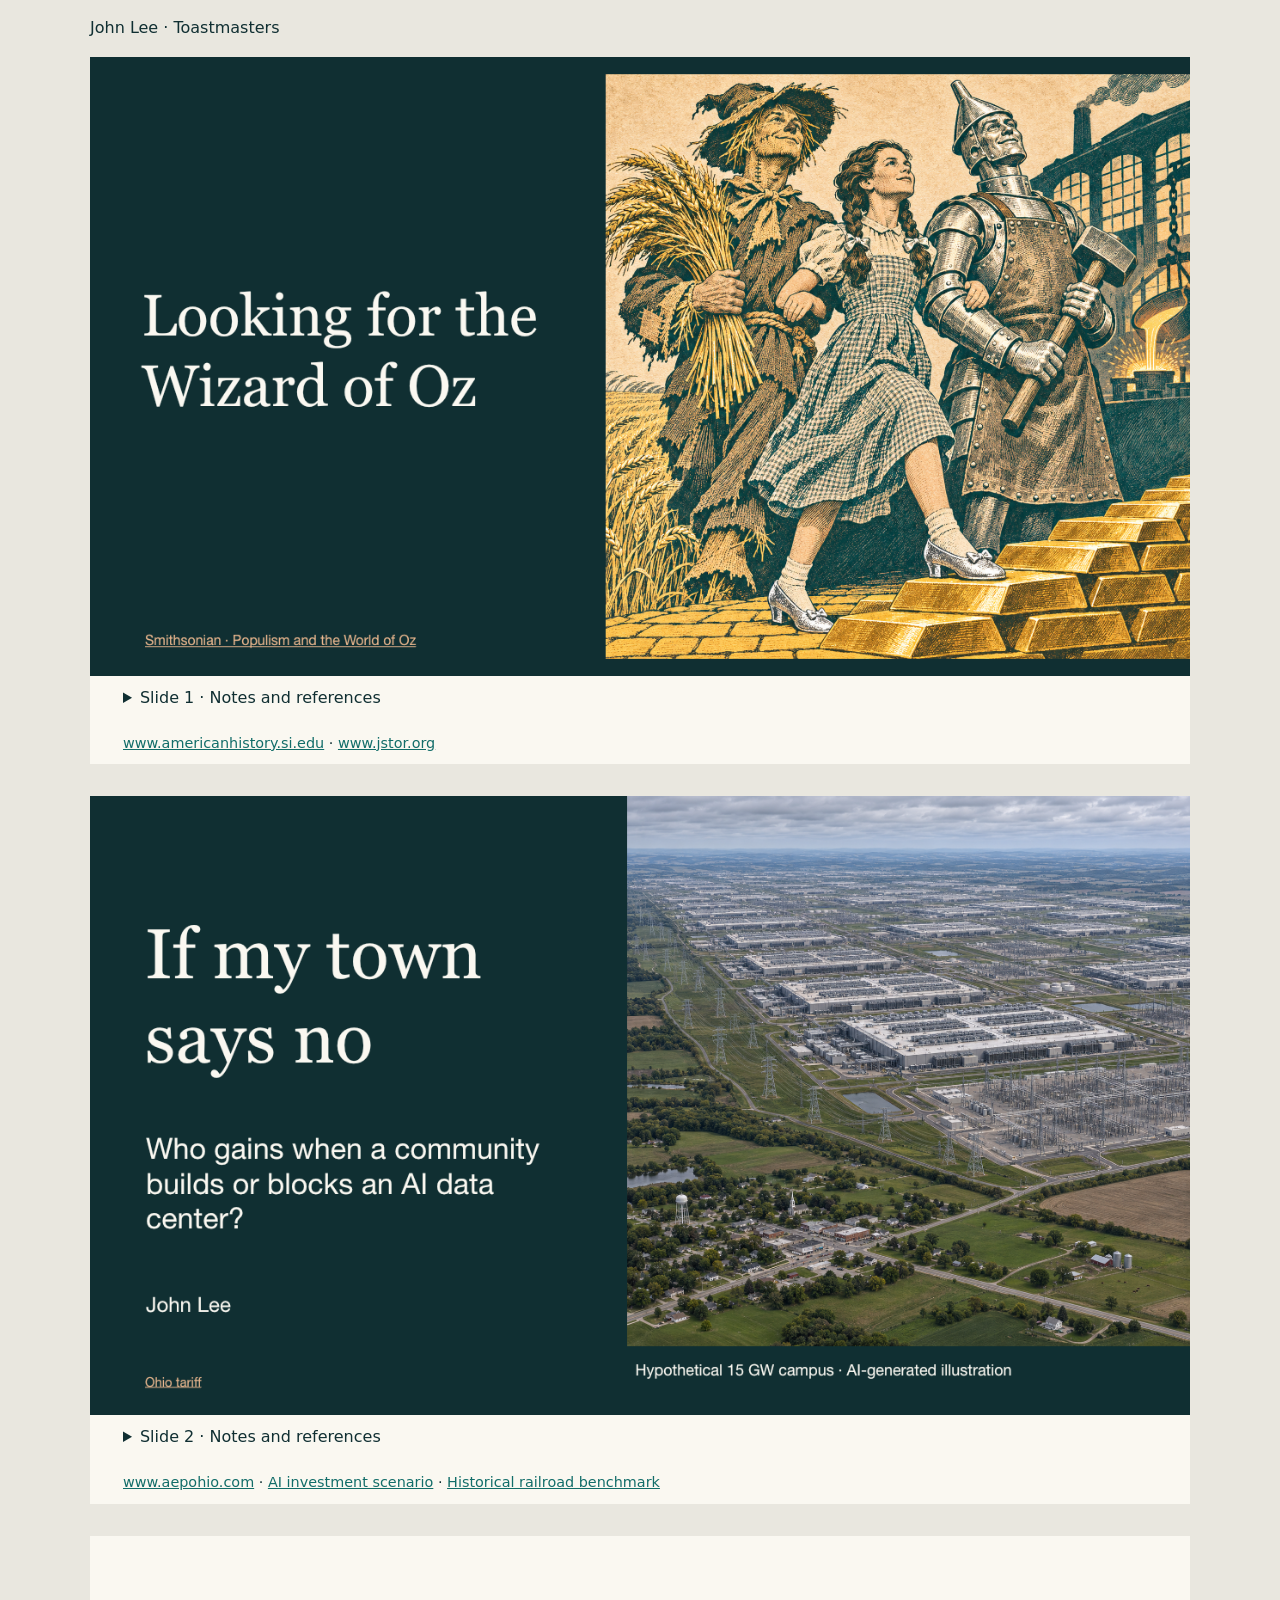
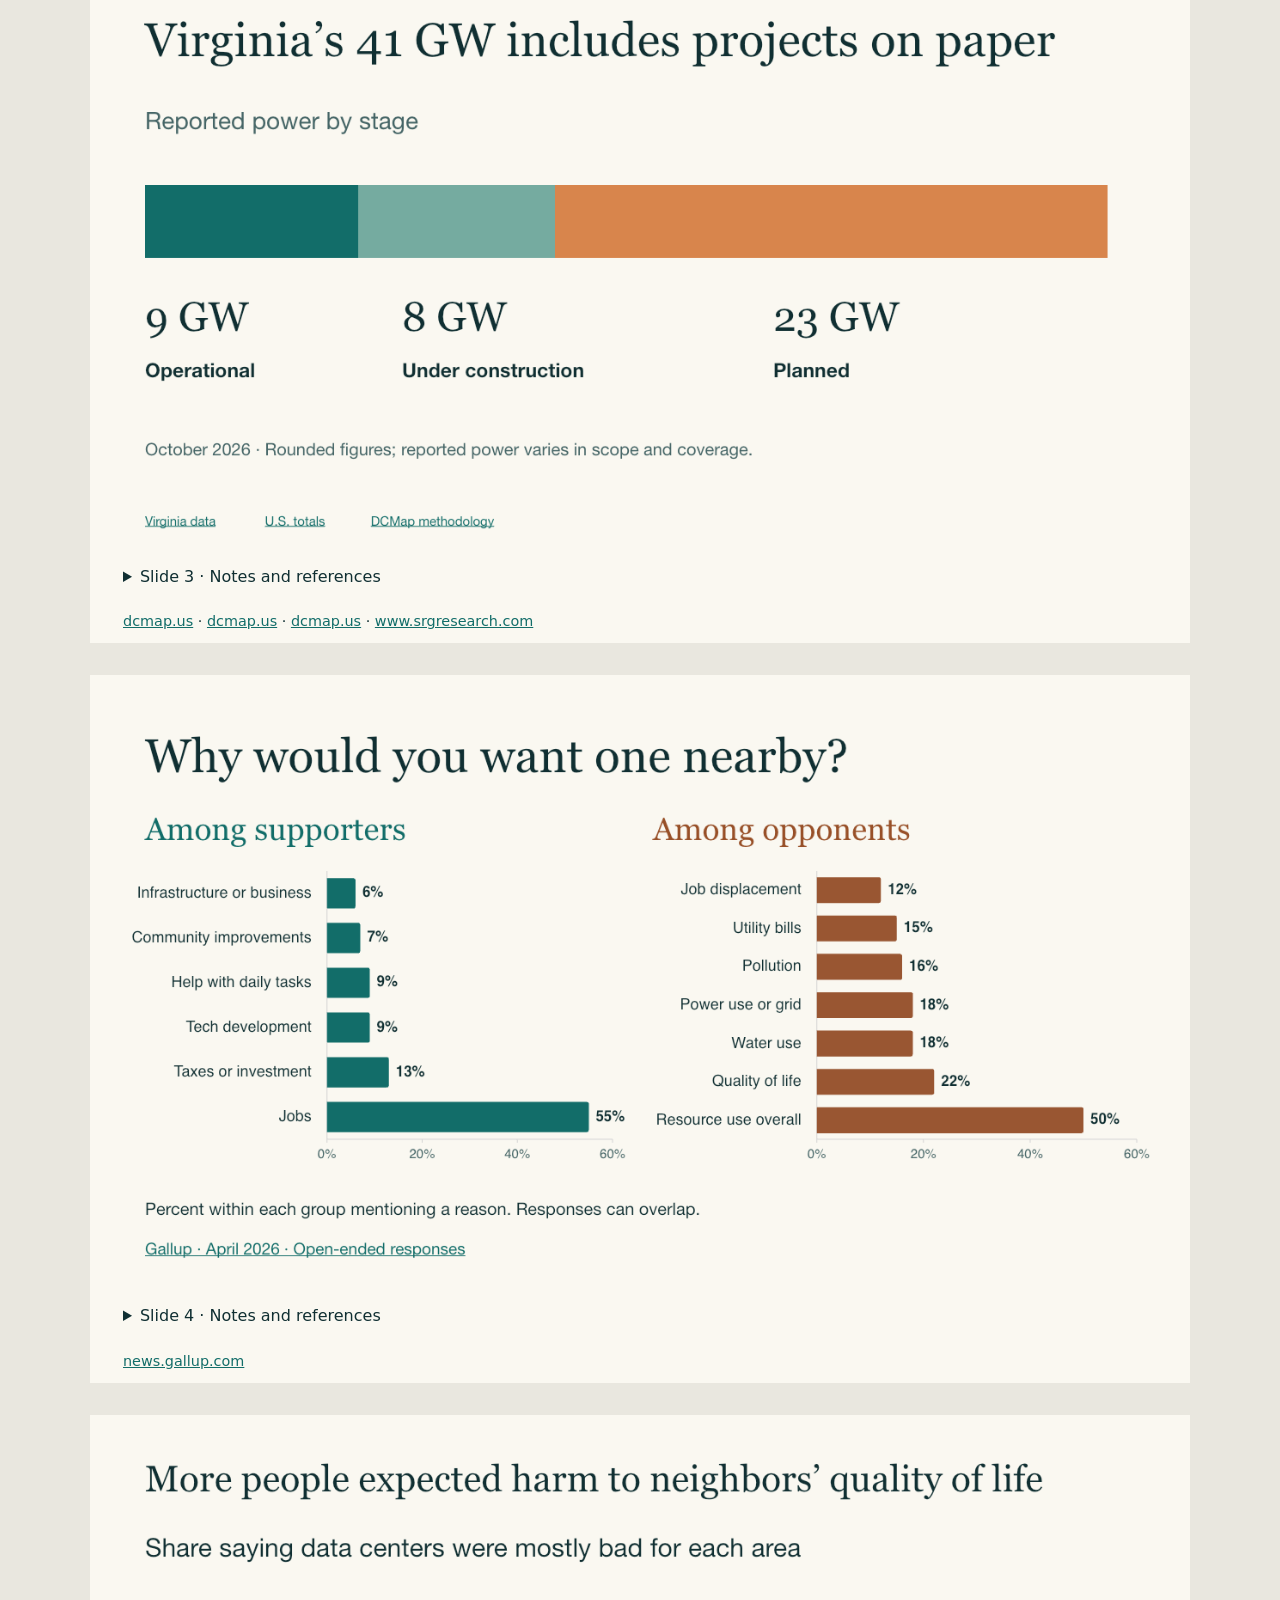
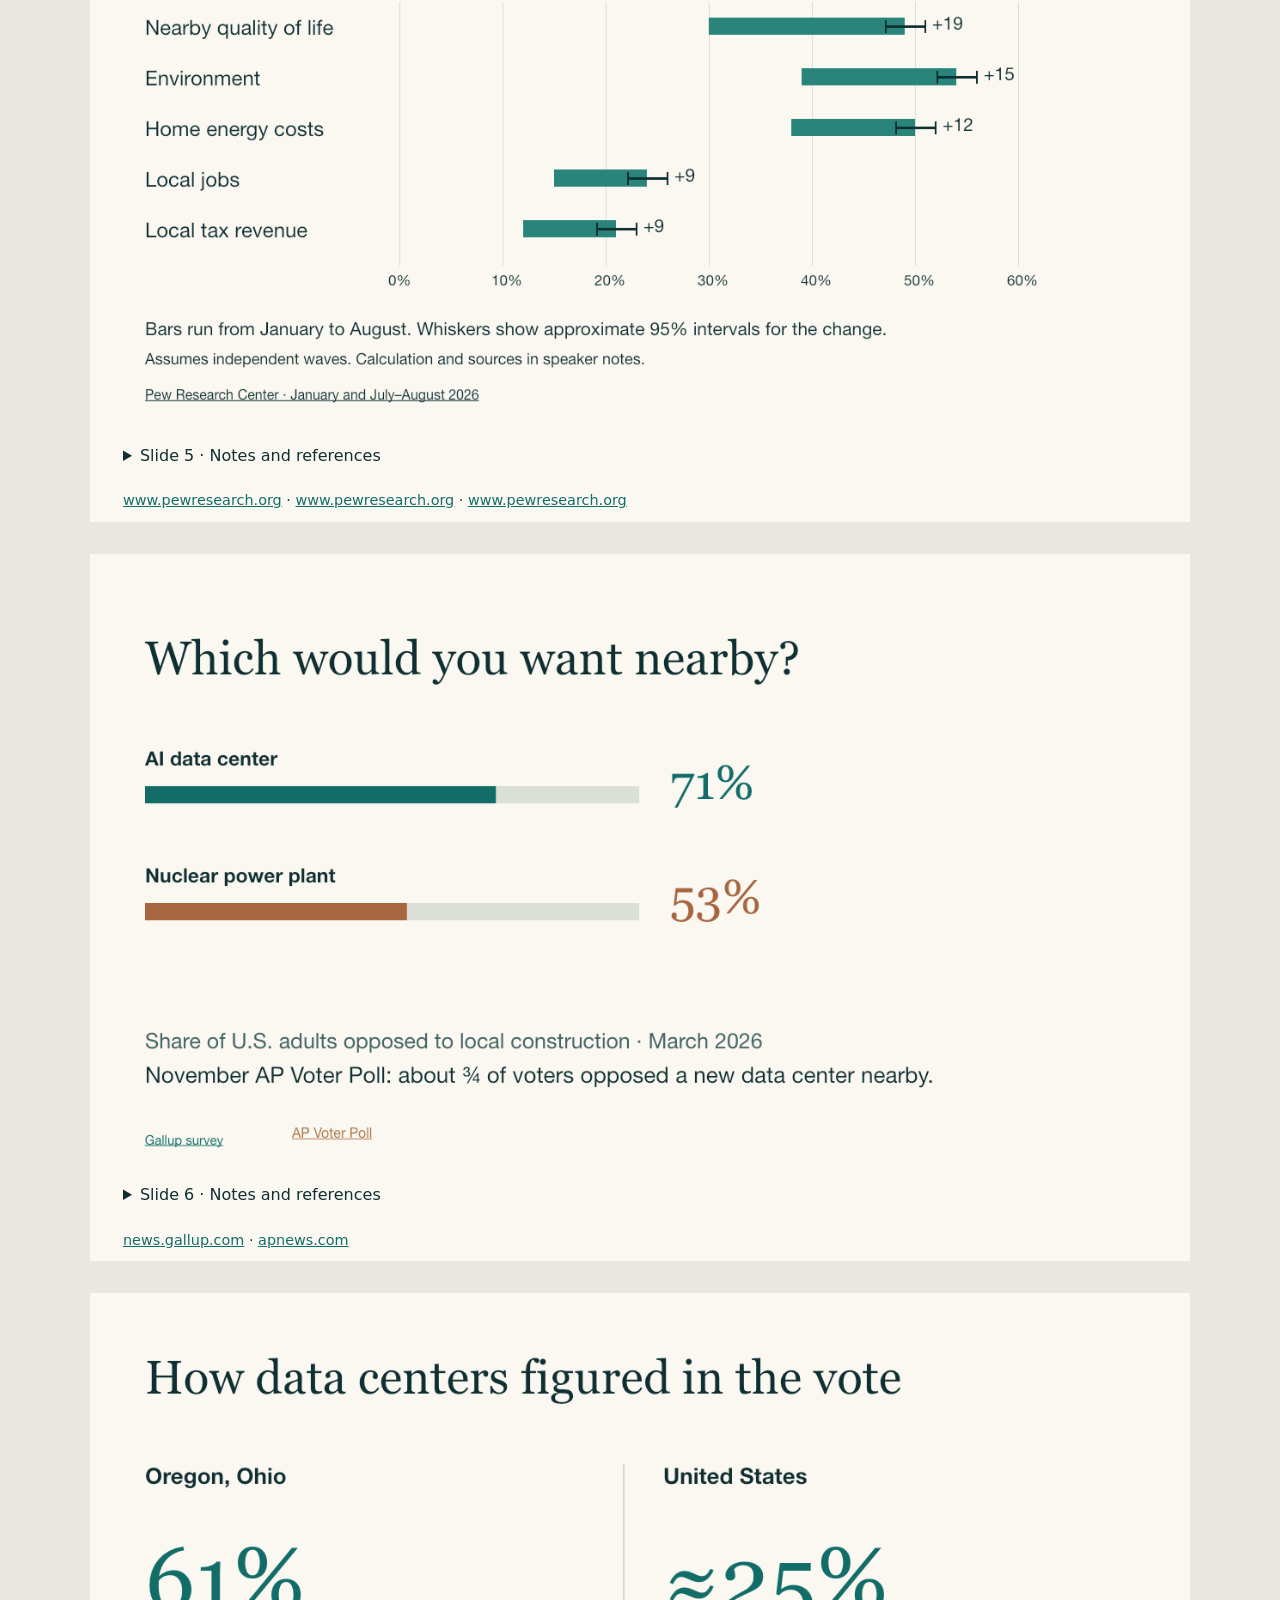
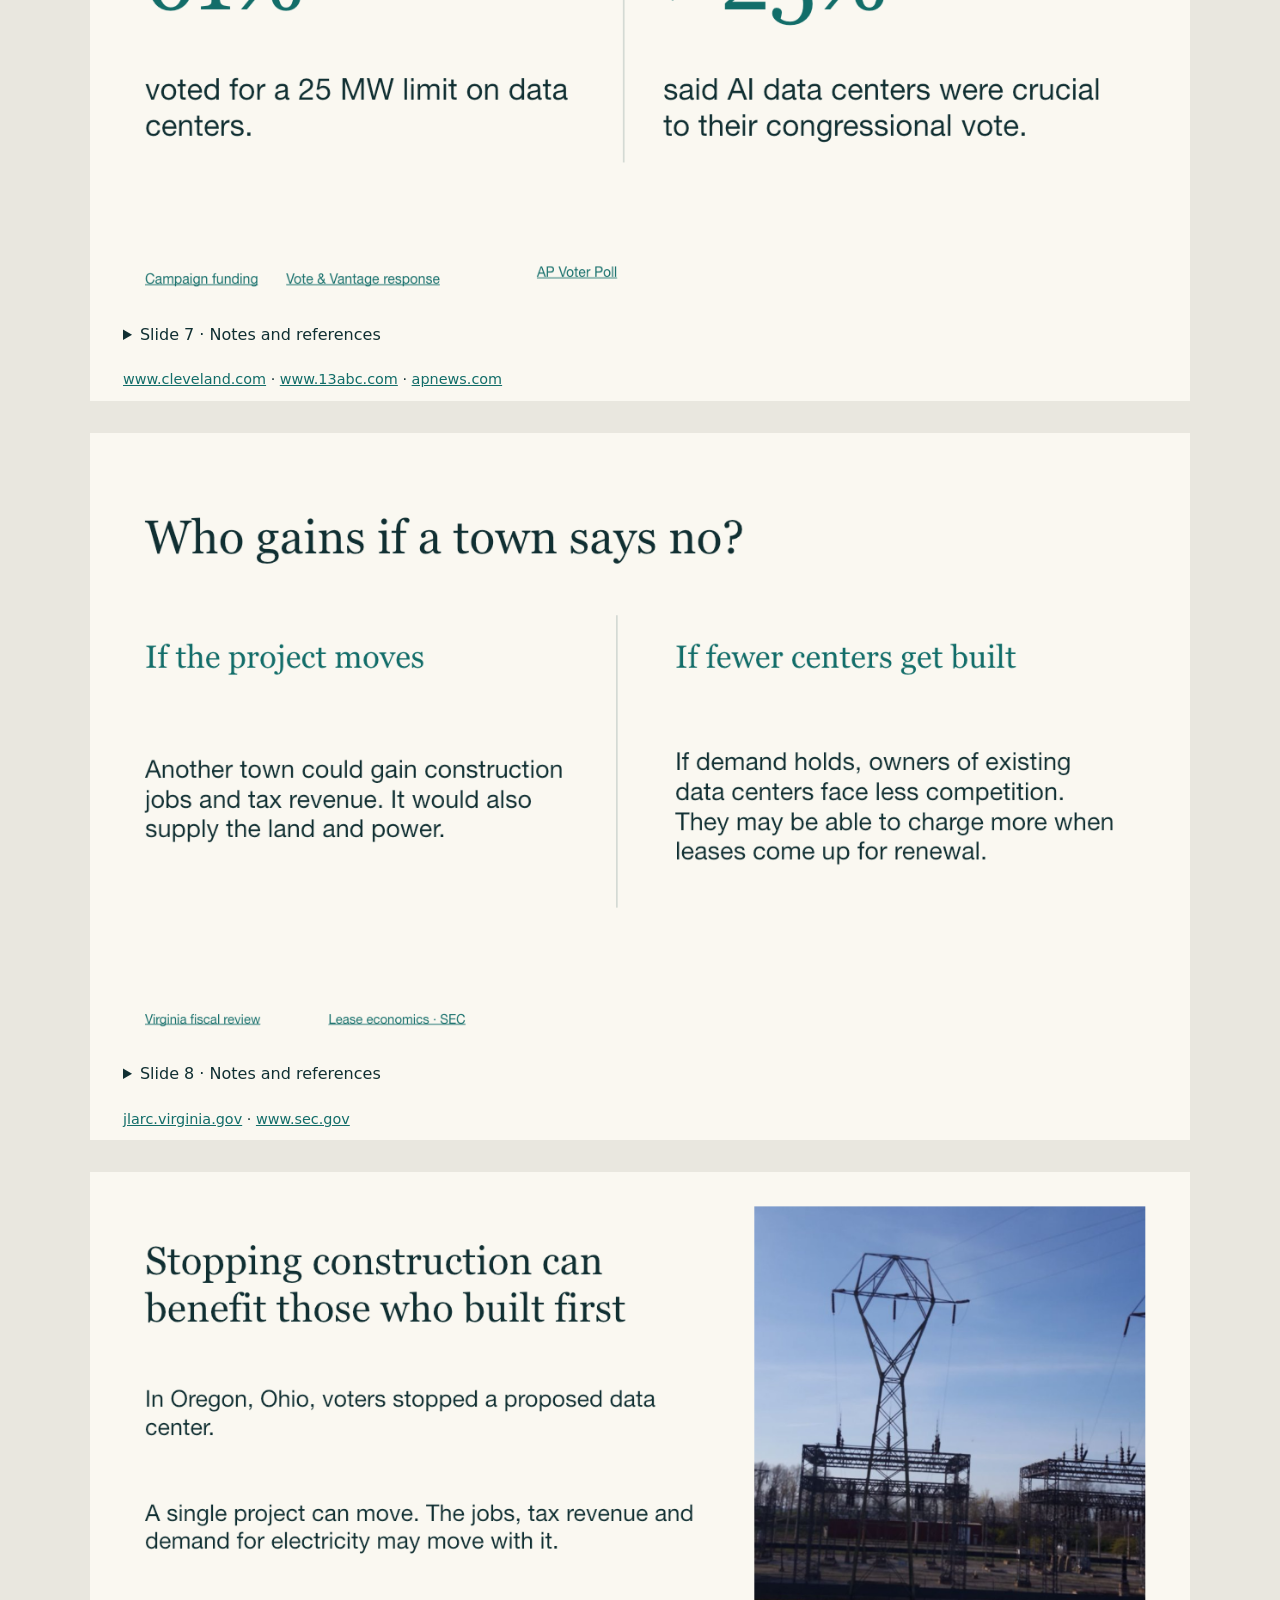
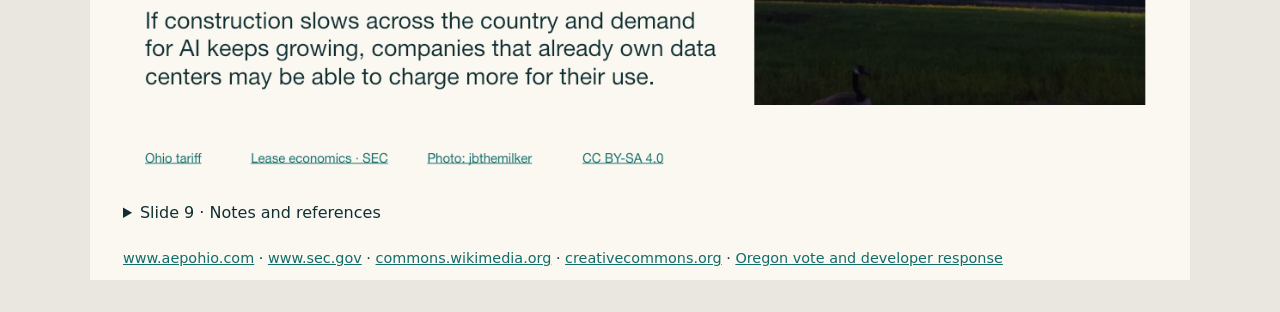
==== docs/index.html @ acd38a72 "feat: publish the illustrated speech with notes and sources Co-Authored-By: Codex Desktop 26.1103.60" ====
<!doctype html><html lang="en"><meta charset="utf-8"><meta name="viewport" content="width=device-width,initial-scale=1"><title>Looking for the Wizard of Oz · John Lee</title><style>*{box-sizing:border-box}body{margin:0;background:#e9e7df;color:#102f32;font:1rem/1.55 system-ui}header,main{max-width:1100px;margin:auto}header{padding:1em 0}article{background:#faf8f1;margin:0 0 2rem}img{width:100%;display:block}details,footer{padding:.65rem 3%}summary{cursor:pointer}footer{font-size:.9rem}.notes{white-space:pre-line;overflow-wrap:anywhere;max-width:84ch;padding:1em 0}a{color:#126d69}@media print{article{break-after:page;margin:0}header,details,footer{display:none}}</style><header>John Lee · Toastmasters</header><main><article id="slide-1"><img src="slides/slide-1.png" alt="Looking for the
Wizard of Oz Smithsonian · Populism and the World of Oz The Scarecrow holds harvested wheat, the Tin Woodman carries a factory hammer, and Dorothy walks in silver shoes on gold bars."><details><summary>Slide 1 · Notes and references</summary><div class="notes">Henry Littlefield’s 1964 interpretation connects Dorothy’s silver shoes and the yellow brick road to the Populist campaign for silver coinage. Falling wheat prices meant a farmer had to sell more wheat to repay a fixed debt. Populists hoped expanding the money supply would lift prices. Farmers and creditors therefore had different interests in the same monetary policy.

The illustration depicts Littlefield’s reading. The parallel for data centers is the distribution of costs and benefits among people affected by the same decision.

Sources and credits
<a href="https://www.americanhistory.si.edu/explore/stories/populism-and-world-oz">https://www.americanhistory.si.edu/explore/stories/populism-and-world-oz</a>
<a href="https://www.jstor.org/stable/2710826">https://www.jstor.org/stable/2710826</a></div></details><footer><a href="https://www.americanhistory.si.edu/explore/stories/populism-and-world-oz">www.americanhistory.si.edu</a> · <a href="https://www.jstor.org/stable/2710826">www.jstor.org</a></footer></article><article id="slide-2"><img src="slides/slide-2.png" alt="If my town
says no Who gains when a community builds or blocks an AI data center? John Lee Ohio tariff Hypothetical 15 GW campus · AI-generated illustration Concept rendering of a hypothetical 15 GW data center campus beside a town, with rows of data halls, substations and transmission lines."><details><summary>Slide 2 · Notes and references</summary><div class="notes">Railroad construction averaged about 2.4% of U.S. GDP per year from 1865 to 1890. Stijn Van Nieuwerburgh estimates that if U.S. AI infrastructure reaches 188 GW by 2032, investment would average 3.2% of GDP per year over 2025–2032, about one-third more relative to the size of the economy. The paper estimates nearly $9 trillion for that nationwide scenario. The illustration depicts one hypothetical campus. The comparison concerns the size of the investment and does not predict its financial outcome.

A utility may need to build transmission lines or substations for a proposed campus. If the customer uses less power than it reserved, the tariff helps determine who pays for the unused capacity. AEP Ohio’s data center tariff requires covered customers to pay for a minimum share of their contracted capacity. The image illustrates a hypothetical 15 GW campus.

Sources and credits
<a href="https://www.aepohio.com/company/about/rates/data-center-tariff/">https://www.aepohio.com/company/about/rates/data-center-tariff/</a>
AI investment scenario: <a href="https://www.nber.org/papers/w35865">https://www.nber.org/papers/w35865</a>
Historical railroad benchmark: <a href="https://business.columbia.edu/sites/default/files-efs/imce-uploads/svannieuwerburgh/papers/FinancingAIBuildout_03192026.pdf">https://business.columbia.edu/sites/default/files-efs/imce-uploads/svannieuwerburgh/papers/FinancingAIBuildout_03192026.pdf</a></div></details><footer><a href="https://www.aepohio.com/company/about/rates/data-center-tariff/">www.aepohio.com</a> · <a href="https://www.nber.org/papers/w35865">AI investment scenario</a> · <a href="https://business.columbia.edu/sites/default/files-efs/imce-uploads/svannieuwerburgh/papers/FinancingAIBuildout_03192026.pdf">Historical railroad benchmark</a></footer></article><article id="slide-3"><img src="slides/slide-3.png" alt="Virginia’s 41 GW includes projects on paper Reported power by stage 9 GW Operational 8 GW Under construction 23 GW Planned October 2026 · Rounded figures; reported power varies in scope and coverage. Virginia data U.S. totals DCMap methodology"><details><summary>Slide 3 · Notes and references</summary><div class="notes">By mid-2022, Virginia had more hyperscale data center capacity than all of Europe. Synergy compared the power available to IT equipment across 19 large cloud and internet service providers. Amazon, Microsoft and Google already operated infrastructure in Northern Virginia.

DCMap’s October 2026 Virginia inventory reports 9.0 GW at operating sites, 8.3 GW under construction and 23.3 GW planned. The rounded 41 GW total includes proposals whose completion is uncertain. The figures describe reported capacity rather than metered electricity consumption. Published figures vary in scope, and some sites lack power data.

Synergy and DCMap cover different facilities and use different power measures. Their figures establish Virginia’s importance before the generative AI boom and the scale of its current infrastructure. They do not establish how much of the 9 GW existed in 2022 or how much was subsequently built for AI.

Sources and credits
<a href="https://dcmap.us/states/virginia/">https://dcmap.us/states/virginia/</a>
<a href="https://dcmap.us/stats/">https://dcmap.us/stats/</a>
<a href="https://dcmap.us/methodology/">https://dcmap.us/methodology/</a>
<a href="https://www.srgresearch.com/articles/virginia-still-has-more-hyperscale-data-center-capacity-than-either-europe-or-china">https://www.srgresearch.com/articles/virginia-still-has-more-hyperscale-data-center-capacity-than-either-europe-or-china</a></div></details><footer><a href="https://dcmap.us/states/virginia/">dcmap.us</a> · <a href="https://dcmap.us/stats/">dcmap.us</a> · <a href="https://dcmap.us/methodology/">dcmap.us</a> · <a href="https://www.srgresearch.com/articles/virginia-still-has-more-hyperscale-data-center-capacity-than-either-europe-or-china">www.srgresearch.com</a></footer></article><article id="slide-4"><img src="slides/slide-4.png" alt="Why would you want one nearby? Among supporters Among opponents Gallup · April 2026 · Open-ended responses Percent within each group mentioning a reason. Responses can overlap."><details><summary>Slide 4 · Notes and references</summary><div class="notes">Gallup’s April 2026 panel asked people to explain in their own words why they favored or opposed a local data center. Among supporters, 55% mentioned jobs and 13% mentioned tax revenue or investment. Among opponents, 50% cited resource use, including 18% who mentioned water and 18% who mentioned power. Noise accounted for 9% of opponents’ responses and falls within the broader pollution category.

Each percentage uses supporters or opponents as its denominator. A respondent could mention several reasons. The April follow-up was separate from the March survey that measured overall support.

Sources and credits
<a href="https://news.gallup.com/poll/709772/americans-oppose-data-centers-area.aspx">https://news.gallup.com/poll/709772/americans-oppose-data-centers-area.aspx</a></div></details><footer><a href="https://news.gallup.com/poll/709772/americans-oppose-data-centers-area.aspx">news.gallup.com</a></footer></article><article id="slide-5"><img src="slides/slide-5.png" alt="More people expected harm to neighbors’ quality of life Share saying data centers were mostly bad for each area 0% 10% 20% 30% 40% 50% 60% Nearby quality of life +19 Environment +15 Home energy costs +12 Local jobs +9 Local tax revenue +9 Bars run from January to August. Whiskers show approximate 95% intervals for the change. Assumes independent waves. Calculation and sources in speaker notes. Pew Research Center · January and July–August 2026"><details><summary>Slide 5 · Notes and references</summary><div class="notes">Pew asked U.S. adults how data centers affect five aspects of local life. From January to August, the share answering “mostly bad” rose from 30% to 49% for nearby residents’ quality of life, 39% to 54% for the environment, 38% to 50% for home energy costs, 15% to 24% for local jobs and 12% to 21% for local tax revenue. Among rural adults, the corresponding shares rose from 28% to 45% for quality of life, 32% to 50% for the environment and 32% to 46% for energy costs. The share of all adults who had never heard of data centers fell from 25% to 12%. These group-level changes do not identify which individuals changed their views.

Pew reports full-sample 95% margins of ±1.4 percentage points in January (n = 8,512) and ±1.3 in July–August (n = 10,548). Assuming independent waves, SE(change) = √[(1.4/1.96)² + (1.3/1.96)²] ≈ 0.975 points. The approximate 95% half-width is 1.96 × SE ≈ 1.91 points. The intervals for the increases are 17.1–20.9 points for quality of life, 13.1–16.9 for the environment, 10.1–13.9 for energy costs and 7.1–10.9 for both jobs and tax revenue. Each whisker shows uncertainty in the change, positioned at its August endpoint on the absolute percentage axis. These calculations use rounded survey-wide margins. Panel overlap and item-specific design effects could alter the intervals.

Sources and credits
<a href="https://www.pewresearch.org/short-reads/2026/09/22/americans-views-of-data-centers-have-turned-more-negative/">https://www.pewresearch.org/short-reads/2026/09/22/americans-views-of-data-centers-have-turned-more-negative/</a>
<a href="https://www.pewresearch.org/wp-content/uploads/sites/20/2026/03/SR_26.03.12_data-centers_topline.pdf">https://www.pewresearch.org/wp-content/uploads/sites/20/2026/03/SR_26.03.12_data-centers_topline.pdf</a>
<a href="https://www.pewresearch.org/wp-content/uploads/sites/20/2026/09/SR_26.09.22_data-centers_methodology.pdf">https://www.pewresearch.org/wp-content/uploads/sites/20/2026/09/SR_26.09.22_data-centers_methodology.pdf</a></div></details><footer><a href="https://www.pewresearch.org/short-reads/2026/09/22/americans-views-of-data-centers-have-turned-more-negative/">www.pewresearch.org</a> · <a href="https://www.pewresearch.org/wp-content/uploads/sites/20/2026/03/SR_26.03.12_data-centers_topline.pdf">www.pewresearch.org</a> · <a href="https://www.pewresearch.org/wp-content/uploads/sites/20/2026/09/SR_26.09.22_data-centers_methodology.pdf">www.pewresearch.org</a></footer></article><article id="slide-6"><img src="slides/slide-6.png" alt="Which would you want nearby? AI data center 71% Nuclear power plant 53% Share of U.S. adults opposed to local construction · March 2026 Gallup survey November AP Voter Poll: about ¾ of voters opposed a new data center nearby. AP Voter Poll"><details><summary>Slide 6 · Notes and references</summary><div class="notes">In March 2026, Gallup found that 71% of U.S. adults opposed building an AI data center locally and 53% opposed building a nuclear power plant locally. Respondents answered a separate question about each facility and could oppose both. The 18-point gap describes the difference between the two responses.

In November, about three quarters of U.S. voters in the AP Voter Poll opposed a new data center in their community. Gallup surveyed adults and AP surveyed voters, so the two percentages cannot establish a change over time.

Sources and credits
<a href="https://news.gallup.com/poll/709772/americans-oppose-data-centers-area.aspx">https://news.gallup.com/poll/709772/americans-oppose-data-centers-area.aspx</a>
<a href="https://apnews.com/article/63b33be8884d867d3ac831040d683a2c">https://apnews.com/article/63b33be8884d867d3ac831040d683a2c</a></div></details><footer><a href="https://news.gallup.com/poll/709772/americans-oppose-data-centers-area.aspx">news.gallup.com</a> · <a href="https://apnews.com/article/63b33be8884d867d3ac831040d683a2c">apnews.com</a></footer></article><article id="slide-7"><img src="slides/slide-7.png" alt="Campaign funding Vote &amp; Vantage response AP Voter Poll How data centers figured in the vote Oregon, Ohio 61% voted for a 25 MW limit on data centers. United States ≈25% said AI data centers were crucial to their congressional vote."><details><summary>Slide 7 · Notes and references</summary><div class="notes">In Oregon, Ohio, Jim and Laura Davis helped gather signatures to put a 25 MW data center cap on the ballot. About 61% voted for it. Vantage contributed $250,000 to an effort to defeat the cap. Four union groups contributed $85,000 to a separate committee on the same side. Two days after the vote, Vantage said the project would not proceed as proposed.

Nationally, about a quarter of voters told the AP Voter Poll that AI data centers were crucial to their congressional vote. That response measures the importance voters assigned to the issue. It does not identify which position or candidate they favored.

Sources and credits
<a href="https://www.cleveland.com/open/2026/11/ohio-voters-reject-data-centers-despite-hundreds-of-thousands-in-opposition-spending.html">https://www.cleveland.com/open/2026/11/ohio-voters-reject-data-centers-despite-hundreds-of-thousands-in-opposition-spending.html</a>
<a href="https://www.13abc.com/2026/11/05/vantage-data-centers-says-it-will-not-move-forward-after-oregon-voters-approve-issue-25-ban/">https://www.13abc.com/2026/11/05/vantage-data-centers-says-it-will-not-move-forward-after-oregon-voters-approve-issue-25-ban/</a>
<a href="https://apnews.com/article/63b33be8884d867d3ac831040d683a2c">https://apnews.com/article/63b33be8884d867d3ac831040d683a2c</a></div></details><footer><a href="https://www.cleveland.com/open/2026/11/ohio-voters-reject-data-centers-despite-hundreds-of-thousands-in-opposition-spending.html">www.cleveland.com</a> · <a href="https://www.13abc.com/2026/11/05/vantage-data-centers-says-it-will-not-move-forward-after-oregon-voters-approve-issue-25-ban/">www.13abc.com</a> · <a href="https://apnews.com/article/63b33be8884d867d3ac831040d683a2c">apnews.com</a></footer></article><article id="slide-8"><img src="slides/slide-8.png" alt="Who gains if a town says no? If the project moves Another town could gain construction jobs and tax revenue. It would also supply the land and power. If fewer centers get built If demand holds, owners of existing data centers face less competition. They may be able to charge more when leases come up for renewal. Virginia fiscal review Lease economics · SEC"><details><summary>Slide 8 · Notes and references</summary><div class="notes">A town can decline a proposal. If the developer finds another site, construction jobs and potential tax revenue move with the project. The new host also takes on demands for land and electricity. Local tax agreements affect the size of the benefit.

If enough projects stall and demand for computing holds, a company that already controls powered space may face fewer competing sites when negotiating a lease. An existing fixed-price lease can delay any gain until renewal. This possible benefit does not establish that an owner backed efforts to stop construction.

Sources and credits
<a href="https://jlarc.virginia.gov/landing-2024-data-centers-in-virginia.asp">https://jlarc.virginia.gov/landing-2024-data-centers-in-virginia.asp</a>
<a href="https://www.sec.gov/Archives/edgar/data/1297996/000110465926015365/dlr-20251231x10k.htm">https://www.sec.gov/Archives/edgar/data/1297996/000110465926015365/dlr-20251231x10k.htm</a></div></details><footer><a href="https://jlarc.virginia.gov/landing-2024-data-centers-in-virginia.asp">jlarc.virginia.gov</a> · <a href="https://www.sec.gov/Archives/edgar/data/1297996/000110465926015365/dlr-20251231x10k.htm">www.sec.gov</a></footer></article><article id="slide-9"><img src="slides/slide-9.png" alt="Ohio tariff Lease economics · SEC Photo: jbthemilker CC BY-SA 4.0 Stopping construction can benefit those who built first In Oregon, Ohio, voters stopped a proposed data center. A single project can move. The jobs, tax revenue and demand for electricity may move with it. If construction slows across the country and demand for AI keeps growing, companies that already own data centers may be able to charge more for their use. Electrical substation in Ashtabula, Ohio, illustrative photograph"><details><summary>Slide 9 · Notes and references</summary><div class="notes">Oregon’s vote settled the fate of one proposal. The broader economic outcome depends on what happens elsewhere. If another community hosts the project, some of its benefits and costs move there. If new construction slows widely while demand remains strong, companies that already own operating sites may gain bargaining power when leases renew. An owner can benefit from that outcome regardless of who organized the opposition.

The photograph shows the Ashtabula substation in Ohio. Photo by jbthemilker, licensed under CC BY-SA 4.0.

Sources and credits
<a href="https://www.aepohio.com/company/about/rates/data-center-tariff/">https://www.aepohio.com/company/about/rates/data-center-tariff/</a>
<a href="https://www.sec.gov/Archives/edgar/data/1297996/000110465926015365/dlr-20251231x10k.htm">https://www.sec.gov/Archives/edgar/data/1297996/000110465926015365/dlr-20251231x10k.htm</a>
<a href="https://commons.wikimedia.org/wiki/File:Ashtabula_substation.png">https://commons.wikimedia.org/wiki/File:Ashtabula_substation.png</a>
<a href="https://creativecommons.org/licenses/by-sa/4.0/">https://creativecommons.org/licenses/by-sa/4.0/</a>
Oregon vote and developer response: <a href="https://www.13abc.com/2026/11/05/vantage-data-centers-says-it-will-not-move-forward-after-oregon-voters-approve-issue-25-ban/">https://www.13abc.com/2026/11/05/vantage-data-centers-says-it-will-not-move-forward-after-oregon-voters-approve-issue-25-ban/</a></div></details><footer><a href="https://www.aepohio.com/company/about/rates/data-center-tariff/">www.aepohio.com</a> · <a href="https://www.sec.gov/Archives/edgar/data/1297996/000110465926015365/dlr-20251231x10k.htm">www.sec.gov</a> · <a href="https://commons.wikimedia.org/wiki/File:Ashtabula_substation.png">commons.wikimedia.org</a> · <a href="https://creativecommons.org/licenses/by-sa/4.0/">creativecommons.org</a> · <a href="https://www.13abc.com/2026/11/05/vantage-data-centers-says-it-will-not-move-forward-after-oregon-voters-approve-issue-25-ban/">Oregon vote and developer response</a></footer></article></main></html>
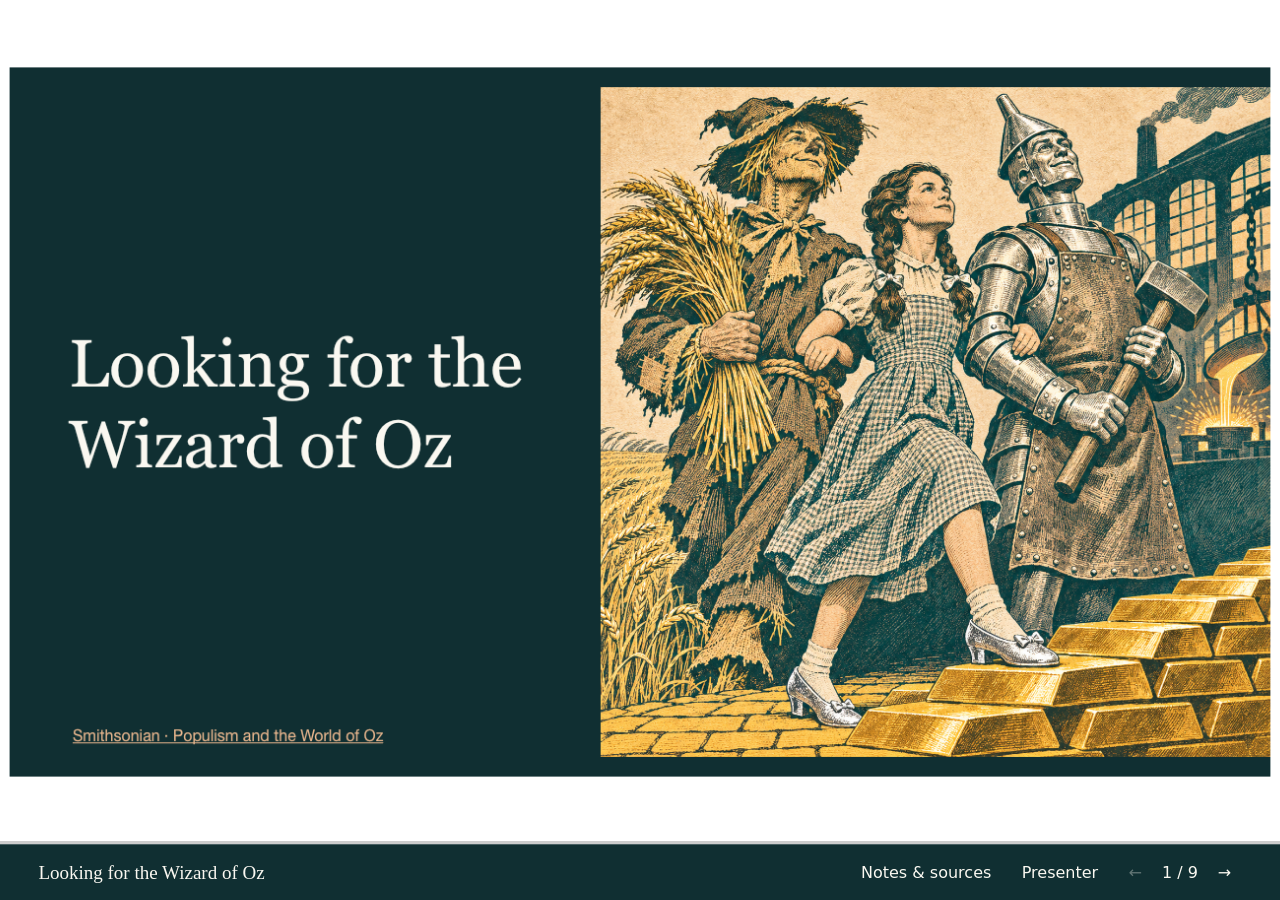
==== commit d28a7b40: "feat: present the public talk with Reveal.js speaker view Co-Authored-By: Codex Desktop 26.1103.6093" ====
--- a/docs/index.html
+++ b/docs/index.html
@@ -1,66 +1,20 @@
-<!doctype html><html lang="en"><meta charset="utf-8"><meta name="viewport" content="width=device-width,initial-scale=1"><title>Looking for the Wizard of Oz · John Lee</title><style>*{box-sizing:border-box}body{margin:0;background:#e9e7df;color:#102f32;font:1rem/1.55 system-ui}header,main{max-width:1100px;margin:auto}header{padding:1em 0}article{background:#faf8f1;margin:0 0 2rem}img{width:100%;display:block}details,footer{padding:.65rem 3%}summary{cursor:pointer}footer{font-size:.9rem}.notes{white-space:pre-line;overflow-wrap:anywhere;max-width:84ch;padding:1em 0}a{color:#126d69}@media print{article{break-after:page;margin:0}header,details,footer{display:none}}</style><header>John Lee · Toastmasters</header><main><article id="slide-1"><img src="slides/slide-1.png" alt="Looking for the
-Wizard of Oz Smithsonian · Populism and the World of Oz The Scarecrow holds harvested wheat, the Tin Woodman carries a factory hammer, and Dorothy walks in silver shoes on gold bars."><details><summary>Slide 1 · Notes and references</summary><div class="notes">Henry Littlefield’s 1964 interpretation connects Dorothy’s silver shoes and the yellow brick road to the Populist campaign for silver coinage. Falling wheat prices meant a farmer had to sell more wheat to repay a fixed debt. Populists hoped expanding the money supply would lift prices. Farmers and creditors therefore had different interests in the same monetary policy.
-
-The illustration depicts Littlefield’s reading. The parallel for data centers is the distribution of costs and benefits among people affected by the same decision.
-
-Sources and credits
-<a href="https://www.americanhistory.si.edu/explore/stories/populism-and-world-oz">https://www.americanhistory.si.edu/explore/stories/populism-and-world-oz</a>
-<a href="https://www.jstor.org/stable/2710826">https://www.jstor.org/stable/2710826</a></div></details><footer><a href="https://www.americanhistory.si.edu/explore/stories/populism-and-world-oz">www.americanhistory.si.edu</a> · <a href="https://www.jstor.org/stable/2710826">www.jstor.org</a></footer></article><article id="slide-2"><img src="slides/slide-2.png" alt="If my town
-says no Who gains when a community builds or blocks an AI data center? John Lee Ohio tariff Hypothetical 15 GW campus · AI-generated illustration Concept rendering of a hypothetical 15 GW data center campus beside a town, with rows of data halls, substations and transmission lines."><details><summary>Slide 2 · Notes and references</summary><div class="notes">Railroad construction averaged about 2.4% of U.S. GDP per year from 1865 to 1890. Stijn Van Nieuwerburgh estimates that if U.S. AI infrastructure reaches 188 GW by 2032, investment would average 3.2% of GDP per year over 2025–2032, about one-third more relative to the size of the economy. The paper estimates nearly $9 trillion for that nationwide scenario. The illustration depicts one hypothetical campus. The comparison concerns the size of the investment and does not predict its financial outcome.
-
-A utility may need to build transmission lines or substations for a proposed campus. If the customer uses less power than it reserved, the tariff helps determine who pays for the unused capacity. AEP Ohio’s data center tariff requires covered customers to pay for a minimum share of their contracted capacity. The image illustrates a hypothetical 15 GW campus.
-
-Sources and credits
-<a href="https://www.aepohio.com/company/about/rates/data-center-tariff/">https://www.aepohio.com/company/about/rates/data-center-tariff/</a>
-AI investment scenario: <a href="https://www.nber.org/papers/w35865">https://www.nber.org/papers/w35865</a>
-Historical railroad benchmark: <a href="https://business.columbia.edu/sites/default/files-efs/imce-uploads/svannieuwerburgh/papers/FinancingAIBuildout_03192026.pdf">https://business.columbia.edu/sites/default/files-efs/imce-uploads/svannieuwerburgh/papers/FinancingAIBuildout_03192026.pdf</a></div></details><footer><a href="https://www.aepohio.com/company/about/rates/data-center-tariff/">www.aepohio.com</a> · <a href="https://www.nber.org/papers/w35865">AI investment scenario</a> · <a href="https://business.columbia.edu/sites/default/files-efs/imce-uploads/svannieuwerburgh/papers/FinancingAIBuildout_03192026.pdf">Historical railroad benchmark</a></footer></article><article id="slide-3"><img src="slides/slide-3.png" alt="Virginia’s 41 GW includes projects on paper Reported power by stage 9 GW Operational 8 GW Under construction 23 GW Planned October 2026 · Rounded figures; reported power varies in scope and coverage. Virginia data U.S. totals DCMap methodology"><details><summary>Slide 3 · Notes and references</summary><div class="notes">By mid-2022, Virginia had more hyperscale data center capacity than all of Europe. Synergy compared the power available to IT equipment across 19 large cloud and internet service providers. Amazon, Microsoft and Google already operated infrastructure in Northern Virginia.
-
-DCMap’s October 2026 Virginia inventory reports 9.0 GW at operating sites, 8.3 GW under construction and 23.3 GW planned. The rounded 41 GW total includes proposals whose completion is uncertain. The figures describe reported capacity rather than metered electricity consumption. Published figures vary in scope, and some sites lack power data.
-
-Synergy and DCMap cover different facilities and use different power measures. Their figures establish Virginia’s importance before the generative AI boom and the scale of its current infrastructure. They do not establish how much of the 9 GW existed in 2022 or how much was subsequently built for AI.
-
-Sources and credits
-<a href="https://dcmap.us/states/virginia/">https://dcmap.us/states/virginia/</a>
-<a href="https://dcmap.us/stats/">https://dcmap.us/stats/</a>
-<a href="https://dcmap.us/methodology/">https://dcmap.us/methodology/</a>
-<a href="https://www.srgresearch.com/articles/virginia-still-has-more-hyperscale-data-center-capacity-than-either-europe-or-china">https://www.srgresearch.com/articles/virginia-still-has-more-hyperscale-data-center-capacity-than-either-europe-or-china</a></div></details><footer><a href="https://dcmap.us/states/virginia/">dcmap.us</a> · <a href="https://dcmap.us/stats/">dcmap.us</a> · <a href="https://dcmap.us/methodology/">dcmap.us</a> · <a href="https://www.srgresearch.com/articles/virginia-still-has-more-hyperscale-data-center-capacity-than-either-europe-or-china">www.srgresearch.com</a></footer></article><article id="slide-4"><img src="slides/slide-4.png" alt="Why would you want one nearby? Among supporters Among opponents Gallup · April 2026 · Open-ended responses Percent within each group mentioning a reason. Responses can overlap."><details><summary>Slide 4 · Notes and references</summary><div class="notes">Gallup’s April 2026 panel asked people to explain in their own words why they favored or opposed a local data center. Among supporters, 55% mentioned jobs and 13% mentioned tax revenue or investment. Among opponents, 50% cited resource use, including 18% who mentioned water and 18% who mentioned power. Noise accounted for 9% of opponents’ responses and falls within the broader pollution category.
-
-Each percentage uses supporters or opponents as its denominator. A respondent could mention several reasons. The April follow-up was separate from the March survey that measured overall support.
-
-Sources and credits
-<a href="https://news.gallup.com/poll/709772/americans-oppose-data-centers-area.aspx">https://news.gallup.com/poll/709772/americans-oppose-data-centers-area.aspx</a></div></details><footer><a href="https://news.gallup.com/poll/709772/americans-oppose-data-centers-area.aspx">news.gallup.com</a></footer></article><article id="slide-5"><img src="slides/slide-5.png" alt="More people expected harm to neighbors’ quality of life Share saying data centers were mostly bad for each area 0% 10% 20% 30% 40% 50% 60% Nearby quality of life +19 Environment +15 Home energy costs +12 Local jobs +9 Local tax revenue +9 Bars run from January to August. Whiskers show approximate 95% intervals for the change. Assumes independent waves. Calculation and sources in speaker notes. Pew Research Center · January and July–August 2026"><details><summary>Slide 5 · Notes and references</summary><div class="notes">Pew asked U.S. adults how data centers affect five aspects of local life. From January to August, the share answering “mostly bad” rose from 30% to 49% for nearby residents’ quality of life, 39% to 54% for the environment, 38% to 50% for home energy costs, 15% to 24% for local jobs and 12% to 21% for local tax revenue. Among rural adults, the corresponding shares rose from 28% to 45% for quality of life, 32% to 50% for the environment and 32% to 46% for energy costs. The share of all adults who had never heard of data centers fell from 25% to 12%. These group-level changes do not identify which individuals changed their views.
-
-Pew reports full-sample 95% margins of ±1.4 percentage points in January (n = 8,512) and ±1.3 in July–August (n = 10,548). Assuming independent waves, SE(change) = √[(1.4/1.96)² + (1.3/1.96)²] ≈ 0.975 points. The approximate 95% half-width is 1.96 × SE ≈ 1.91 points. The intervals for the increases are 17.1–20.9 points for quality of life, 13.1–16.9 for the environment, 10.1–13.9 for energy costs and 7.1–10.9 for both jobs and tax revenue. Each whisker shows uncertainty in the change, positioned at its August endpoint on the absolute percentage axis. These calculations use rounded survey-wide margins. Panel overlap and item-specific design effects could alter the intervals.
-
-Sources and credits
-<a href="https://www.pewresearch.org/short-reads/2026/09/22/americans-views-of-data-centers-have-turned-more-negative/">https://www.pewresearch.org/short-reads/2026/09/22/americans-views-of-data-centers-have-turned-more-negative/</a>
-<a href="https://www.pewresearch.org/wp-content/uploads/sites/20/2026/03/SR_26.03.12_data-centers_topline.pdf">https://www.pewresearch.org/wp-content/uploads/sites/20/2026/03/SR_26.03.12_data-centers_topline.pdf</a>
-<a href="https://www.pewresearch.org/wp-content/uploads/sites/20/2026/09/SR_26.09.22_data-centers_methodology.pdf">https://www.pewresearch.org/wp-content/uploads/sites/20/2026/09/SR_26.09.22_data-centers_methodology.pdf</a></div></details><footer><a href="https://www.pewresearch.org/short-reads/2026/09/22/americans-views-of-data-centers-have-turned-more-negative/">www.pewresearch.org</a> · <a href="https://www.pewresearch.org/wp-content/uploads/sites/20/2026/03/SR_26.03.12_data-centers_topline.pdf">www.pewresearch.org</a> · <a href="https://www.pewresearch.org/wp-content/uploads/sites/20/2026/09/SR_26.09.22_data-centers_methodology.pdf">www.pewresearch.org</a></footer></article><article id="slide-6"><img src="slides/slide-6.png" alt="Which would you want nearby? AI data center 71% Nuclear power plant 53% Share of U.S. adults opposed to local construction · March 2026 Gallup survey November AP Voter Poll: about ¾ of voters opposed a new data center nearby. AP Voter Poll"><details><summary>Slide 6 · Notes and references</summary><div class="notes">In March 2026, Gallup found that 71% of U.S. adults opposed building an AI data center locally and 53% opposed building a nuclear power plant locally. Respondents answered a separate question about each facility and could oppose both. The 18-point gap describes the difference between the two responses.
-
-In November, about three quarters of U.S. voters in the AP Voter Poll opposed a new data center in their community. Gallup surveyed adults and AP surveyed voters, so the two percentages cannot establish a change over time.
-
-Sources and credits
-<a href="https://news.gallup.com/poll/709772/americans-oppose-data-centers-area.aspx">https://news.gallup.com/poll/709772/americans-oppose-data-centers-area.aspx</a>
-<a href="https://apnews.com/article/63b33be8884d867d3ac831040d683a2c">https://apnews.com/article/63b33be8884d867d3ac831040d683a2c</a></div></details><footer><a href="https://news.gallup.com/poll/709772/americans-oppose-data-centers-area.aspx">news.gallup.com</a> · <a href="https://apnews.com/article/63b33be8884d867d3ac831040d683a2c">apnews.com</a></footer></article><article id="slide-7"><img src="slides/slide-7.png" alt="Campaign funding Vote &amp; Vantage response AP Voter Poll How data centers figured in the vote Oregon, Ohio 61% voted for a 25 MW limit on data centers. United States ≈25% said AI data centers were crucial to their congressional vote."><details><summary>Slide 7 · Notes and references</summary><div class="notes">In Oregon, Ohio, Jim and Laura Davis helped gather signatures to put a 25 MW data center cap on the ballot. About 61% voted for it. Vantage contributed $250,000 to an effort to defeat the cap. Four union groups contributed $85,000 to a separate committee on the same side. Two days after the vote, Vantage said the project would not proceed as proposed.
-
-Nationally, about a quarter of voters told the AP Voter Poll that AI data centers were crucial to their congressional vote. That response measures the importance voters assigned to the issue. It does not identify which position or candidate they favored.
-
-Sources and credits
-<a href="https://www.cleveland.com/open/2026/11/ohio-voters-reject-data-centers-despite-hundreds-of-thousands-in-opposition-spending.html">https://www.cleveland.com/open/2026/11/ohio-voters-reject-data-centers-despite-hundreds-of-thousands-in-opposition-spending.html</a>
-<a href="https://www.13abc.com/2026/11/05/vantage-data-centers-says-it-will-not-move-forward-after-oregon-voters-approve-issue-25-ban/">https://www.13abc.com/2026/11/05/vantage-data-centers-says-it-will-not-move-forward-after-oregon-voters-approve-issue-25-ban/</a>
-<a href="https://apnews.com/article/63b33be8884d867d3ac831040d683a2c">https://apnews.com/article/63b33be8884d867d3ac831040d683a2c</a></div></details><footer><a href="https://www.cleveland.com/open/2026/11/ohio-voters-reject-data-centers-despite-hundreds-of-thousands-in-opposition-spending.html">www.cleveland.com</a> · <a href="https://www.13abc.com/2026/11/05/vantage-data-centers-says-it-will-not-move-forward-after-oregon-voters-approve-issue-25-ban/">www.13abc.com</a> · <a href="https://apnews.com/article/63b33be8884d867d3ac831040d683a2c">apnews.com</a></footer></article><article id="slide-8"><img src="slides/slide-8.png" alt="Who gains if a town says no? If the project moves Another town could gain construction jobs and tax revenue. It would also supply the land and power. If fewer centers get built If demand holds, owners of existing data centers face less competition. They may be able to charge more when leases come up for renewal. Virginia fiscal review Lease economics · SEC"><details><summary>Slide 8 · Notes and references</summary><div class="notes">A town can decline a proposal. If the developer finds another site, construction jobs and potential tax revenue move with the project. The new host also takes on demands for land and electricity. Local tax agreements affect the size of the benefit.
-
-If enough projects stall and demand for computing holds, a company that already controls powered space may face fewer competing sites when negotiating a lease. An existing fixed-price lease can delay any gain until renewal. This possible benefit does not establish that an owner backed efforts to stop construction.
-
-Sources and credits
-<a href="https://jlarc.virginia.gov/landing-2024-data-centers-in-virginia.asp">https://jlarc.virginia.gov/landing-2024-data-centers-in-virginia.asp</a>
-<a href="https://www.sec.gov/Archives/edgar/data/1297996/000110465926015365/dlr-20251231x10k.htm">https://www.sec.gov/Archives/edgar/data/1297996/000110465926015365/dlr-20251231x10k.htm</a></div></details><footer><a href="https://jlarc.virginia.gov/landing-2024-data-centers-in-virginia.asp">jlarc.virginia.gov</a> · <a href="https://www.sec.gov/Archives/edgar/data/1297996/000110465926015365/dlr-20251231x10k.htm">www.sec.gov</a></footer></article><article id="slide-9"><img src="slides/slide-9.png" alt="Ohio tariff Lease economics · SEC Photo: jbthemilker CC BY-SA 4.0 Stopping construction can benefit those who built first In Oregon, Ohio, voters stopped a proposed data center. A single project can move. The jobs, tax revenue and demand for electricity may move with it. If construction slows across the country and demand for AI keeps growing, companies that already own data centers may be able to charge more for their use. Electrical substation in Ashtabula, Ohio, illustrative photograph"><details><summary>Slide 9 · Notes and references</summary><div class="notes">Oregon’s vote settled the fate of one proposal. The broader economic outcome depends on what happens elsewhere. If another community hosts the project, some of its benefits and costs move there. If new construction slows widely while demand remains strong, companies that already own operating sites may gain bargaining power when leases renew. An owner can benefit from that outcome regardless of who organized the opposition.
-
-The photograph shows the Ashtabula substation in Ohio. Photo by jbthemilker, licensed under CC BY-SA 4.0.
-
-Sources and credits
-<a href="https://www.aepohio.com/company/about/rates/data-center-tariff/">https://www.aepohio.com/company/about/rates/data-center-tariff/</a>
-<a href="https://www.sec.gov/Archives/edgar/data/1297996/000110465926015365/dlr-20251231x10k.htm">https://www.sec.gov/Archives/edgar/data/1297996/000110465926015365/dlr-20251231x10k.htm</a>
-<a href="https://commons.wikimedia.org/wiki/File:Ashtabula_substation.png">https://commons.wikimedia.org/wiki/File:Ashtabula_substation.png</a>
-<a href="https://creativecommons.org/licenses/by-sa/4.0/">https://creativecommons.org/licenses/by-sa/4.0/</a>
-Oregon vote and developer response: <a href="https://www.13abc.com/2026/11/05/vantage-data-centers-says-it-will-not-move-forward-after-oregon-voters-approve-issue-25-ban/">https://www.13abc.com/2026/11/05/vantage-data-centers-says-it-will-not-move-forward-after-oregon-voters-approve-issue-25-ban/</a></div></details><footer><a href="https://www.aepohio.com/company/about/rates/data-center-tariff/">www.aepohio.com</a> · <a href="https://www.sec.gov/Archives/edgar/data/1297996/000110465926015365/dlr-20251231x10k.htm">www.sec.gov</a> · <a href="https://commons.wikimedia.org/wiki/File:Ashtabula_substation.png">commons.wikimedia.org</a> · <a href="https://creativecommons.org/licenses/by-sa/4.0/">creativecommons.org</a> · <a href="https://www.13abc.com/2026/11/05/vantage-data-centers-says-it-will-not-move-forward-after-oregon-voters-approve-issue-25-ban/">Oregon vote and developer response</a></footer></article></main></html>+<!doctype html>
+<html lang="en"><head><meta charset="utf-8"><meta name="viewport" content="width=device-width,initial-scale=1">
+<title>Looking for the Wizard of Oz · John Lee</title>
+<link rel="stylesheet" href="vendor/reveal/reveal.css"><link rel="stylesheet" href="player/style.css"></head>
+<body><main class="stage"><div class="reveal"><div class="slides"><section aria-label="Slide 1"><img src="slides/slide-1.png" alt="Looking for the
+Wizard of Oz Smithsonian · Populism and the World of Oz The Scarecrow holds harvested wheat, the Tin Woodman carries a factory hammer, and Dorothy walks in silver shoes on gold bars."><aside class="notes">Henry Littlefield’s 1964 interpretation connects Dorothy’s silver shoes and the yellow brick road to the Populist campaign for silver coinage. Falling wheat prices meant a farmer had to sell more wheat to repay a fixed debt. Populists hoped expanding the money supply would lift prices. Farmers and creditors therefore had different interests in the same monetary policy.<br><br>The illustration depicts Littlefield’s reading. The parallel for data centers is the distribution of costs and benefits among people affected by the same decision.<br><br>Sources and credits<br><a href="https://www.americanhistory.si.edu/explore/stories/populism-and-world-oz" target="_blank" rel="noopener">https://www.americanhistory.si.edu/explore/stories/populism-and-world-oz</a><br><a href="https://www.jstor.org/stable/2710826" target="_blank" rel="noopener">https://www.jstor.org/stable/2710826</a></aside></section>
+<section aria-label="Slide 2"><img src="slides/slide-2.png" alt="If my town
+says no Who gains when a community builds or blocks an AI data center? John Lee Ohio tariff Hypothetical 15 GW campus · AI-generated illustration Concept rendering of a hypothetical 15 GW data center campus beside a town, with rows of data halls, substations and transmission lines."><aside class="notes">Railroad construction averaged about 2.4% of U.S. GDP per year from 1865 to 1890. Stijn Van Nieuwerburgh estimates that if U.S. AI infrastructure reaches 188 GW by 2032, investment would average 3.2% of GDP per year over 2025–2032, about one-third more relative to the size of the economy. The paper estimates nearly $9 trillion for that nationwide scenario. The illustration depicts one hypothetical campus. The comparison concerns the size of the investment and does not predict its financial outcome.<br><br>A utility may need to build transmission lines or substations for a proposed campus. If the customer uses less power than it reserved, the tariff helps determine who pays for the unused capacity. AEP Ohio’s data center tariff requires covered customers to pay for a minimum share of their contracted capacity. The image illustrates a hypothetical 15 GW campus.<br><br>Sources and credits<br><a href="https://www.aepohio.com/company/about/rates/data-center-tariff/" target="_blank" rel="noopener">https://www.aepohio.com/company/about/rates/data-center-tariff/</a><br>AI investment scenario: <a href="https://www.nber.org/papers/w35865" target="_blank" rel="noopener">https://www.nber.org/papers/w35865</a><br>Historical railroad benchmark: <a href="https://business.columbia.edu/sites/default/files-efs/imce-uploads/svannieuwerburgh/papers/FinancingAIBuildout_03192026.pdf" target="_blank" rel="noopener">https://business.columbia.edu/sites/default/files-efs/imce-uploads/svannieuwerburgh/papers/FinancingAIBuildout_03192026.pdf</a></aside></section>
+<section aria-label="Slide 3"><img src="slides/slide-3.png" alt="Virginia’s 41 GW includes projects on paper Reported power by stage 9 GW Operational 8 GW Under construction 23 GW Planned October 2026 · Rounded figures; reported power varies in scope and coverage. Virginia data U.S. totals DCMap methodology"><aside class="notes">By mid-2022, Virginia had more hyperscale data center capacity than all of Europe. Synergy compared the power available to IT equipment across 19 large cloud and internet service providers. Amazon, Microsoft and Google already operated infrastructure in Northern Virginia.<br><br>DCMap’s October 2026 Virginia inventory reports 9.0 GW at operating sites, 8.3 GW under construction and 23.3 GW planned. The rounded 41 GW total includes proposals whose completion is uncertain. The figures describe reported capacity rather than metered electricity consumption. Published figures vary in scope, and some sites lack power data.<br><br>Synergy and DCMap cover different facilities and use different power measures. Their figures establish Virginia’s importance before the generative AI boom and the scale of its current infrastructure. They do not establish how much of the 9 GW existed in 2022 or how much was subsequently built for AI.<br><br>Sources and credits<br><a href="https://dcmap.us/states/virginia/" target="_blank" rel="noopener">https://dcmap.us/states/virginia/</a><br><a href="https://dcmap.us/stats/" target="_blank" rel="noopener">https://dcmap.us/stats/</a><br><a href="https://dcmap.us/methodology/" target="_blank" rel="noopener">https://dcmap.us/methodology/</a><br><a href="https://www.srgresearch.com/articles/virginia-still-has-more-hyperscale-data-center-capacity-than-either-europe-or-china" target="_blank" rel="noopener">https://www.srgresearch.com/articles/virginia-still-has-more-hyperscale-data-center-capacity-than-either-europe-or-china</a></aside></section>
+<section aria-label="Slide 4"><img src="slides/slide-4.png" alt="Why would you want one nearby? Among supporters Among opponents Gallup · April 2026 · Open-ended responses Percent within each group mentioning a reason. Responses can overlap."><aside class="notes">Gallup’s April 2026 panel asked people to explain in their own words why they favored or opposed a local data center. Among supporters, 55% mentioned jobs and 13% mentioned tax revenue or investment. Among opponents, 50% cited resource use, including 18% who mentioned water and 18% who mentioned power. Noise accounted for 9% of opponents’ responses and falls within the broader pollution category.<br><br>Each percentage uses supporters or opponents as its denominator. A respondent could mention several reasons. The April follow-up was separate from the March survey that measured overall support.<br><br>Sources and credits<br><a href="https://news.gallup.com/poll/709772/americans-oppose-data-centers-area.aspx" target="_blank" rel="noopener">https://news.gallup.com/poll/709772/americans-oppose-data-centers-area.aspx</a></aside></section>
+<section aria-label="Slide 5"><img src="slides/slide-5.png" alt="More people expected harm to neighbors’ quality of life Share saying data centers were mostly bad for each area 0% 10% 20% 30% 40% 50% 60% Nearby quality of life +19 Environment +15 Home energy costs +12 Local jobs +9 Local tax revenue +9 Bars run from January to August. Whiskers show approximate 95% intervals for the change. Assumes independent waves. Calculation and sources in speaker notes. Pew Research Center · January and July–August 2026"><aside class="notes">Pew asked U.S. adults how data centers affect five aspects of local life. From January to August, the share answering “mostly bad” rose from 30% to 49% for nearby residents’ quality of life, 39% to 54% for the environment, 38% to 50% for home energy costs, 15% to 24% for local jobs and 12% to 21% for local tax revenue. Among rural adults, the corresponding shares rose from 28% to 45% for quality of life, 32% to 50% for the environment and 32% to 46% for energy costs. The share of all adults who had never heard of data centers fell from 25% to 12%. These group-level changes do not identify which individuals changed their views.<br><br>Pew reports full-sample 95% margins of ±1.4 percentage points in January (n = 8,512) and ±1.3 in July–August (n = 10,548). Assuming independent waves, SE(change) = √[(1.4/1.96)² + (1.3/1.96)²] ≈ 0.975 points. The approximate 95% half-width is 1.96 × SE ≈ 1.91 points. The intervals for the increases are 17.1–20.9 points for quality of life, 13.1–16.9 for the environment, 10.1–13.9 for energy costs and 7.1–10.9 for both jobs and tax revenue. Each whisker shows uncertainty in the change, positioned at its August endpoint on the absolute percentage axis. These calculations use rounded survey-wide margins. Panel overlap and item-specific design effects could alter the intervals.<br><br>Sources and credits<br><a href="https://www.pewresearch.org/short-reads/2026/09/22/americans-views-of-data-centers-have-turned-more-negative/" target="_blank" rel="noopener">https://www.pewresearch.org/short-reads/2026/09/22/americans-views-of-data-centers-have-turned-more-negative/</a><br><a href="https://www.pewresearch.org/wp-content/uploads/sites/20/2026/03/SR_26.03.12_data-centers_topline.pdf" target="_blank" rel="noopener">https://www.pewresearch.org/wp-content/uploads/sites/20/2026/03/SR_26.03.12_data-centers_topline.pdf</a><br><a href="https://www.pewresearch.org/wp-content/uploads/sites/20/2026/09/SR_26.09.22_data-centers_methodology.pdf" target="_blank" rel="noopener">https://www.pewresearch.org/wp-content/uploads/sites/20/2026/09/SR_26.09.22_data-centers_methodology.pdf</a></aside></section>
+<section aria-label="Slide 6"><img src="slides/slide-6.png" alt="Which would you want nearby? AI data center 71% Nuclear power plant 53% Share of U.S. adults opposed to local construction · March 2026 Gallup survey November AP Voter Poll: about ¾ of voters opposed a new data center nearby. AP Voter Poll"><aside class="notes">In March 2026, Gallup found that 71% of U.S. adults opposed building an AI data center locally and 53% opposed building a nuclear power plant locally. Respondents answered a separate question about each facility and could oppose both. The 18-point gap describes the difference between the two responses.<br><br>In November, about three quarters of U.S. voters in the AP Voter Poll opposed a new data center in their community. Gallup surveyed adults and AP surveyed voters, so the two percentages cannot establish a change over time.<br><br>Sources and credits<br><a href="https://news.gallup.com/poll/709772/americans-oppose-data-centers-area.aspx" target="_blank" rel="noopener">https://news.gallup.com/poll/709772/americans-oppose-data-centers-area.aspx</a><br><a href="https://apnews.com/article/63b33be8884d867d3ac831040d683a2c" target="_blank" rel="noopener">https://apnews.com/article/63b33be8884d867d3ac831040d683a2c</a></aside></section>
+<section aria-label="Slide 7"><img src="slides/slide-7.png" alt="Campaign funding Vote &amp; Vantage response AP Voter Poll How data centers figured in the vote Oregon, Ohio 61% voted for a 25 MW limit on data centers. United States ≈25% said AI data centers were crucial to their congressional vote."><aside class="notes">In Oregon, Ohio, Jim and Laura Davis helped gather signatures to put a 25 MW data center cap on the ballot. About 61% voted for it. Vantage contributed $250,000 to an effort to defeat the cap. Four union groups contributed $85,000 to a separate committee on the same side. Two days after the vote, Vantage said the project would not proceed as proposed.<br><br>Nationally, about a quarter of voters told the AP Voter Poll that AI data centers were crucial to their congressional vote. That response measures the importance voters assigned to the issue. It does not identify which position or candidate they favored.<br><br>Sources and credits<br><a href="https://www.cleveland.com/open/2026/11/ohio-voters-reject-data-centers-despite-hundreds-of-thousands-in-opposition-spending.html" target="_blank" rel="noopener">https://www.cleveland.com/open/2026/11/ohio-voters-reject-data-centers-despite-hundreds-of-thousands-in-opposition-spending.html</a><br><a href="https://www.13abc.com/2026/11/05/vantage-data-centers-says-it-will-not-move-forward-after-oregon-voters-approve-issue-25-ban/" target="_blank" rel="noopener">https://www.13abc.com/2026/11/05/vantage-data-centers-says-it-will-not-move-forward-after-oregon-voters-approve-issue-25-ban/</a><br><a href="https://apnews.com/article/63b33be8884d867d3ac831040d683a2c" target="_blank" rel="noopener">https://apnews.com/article/63b33be8884d867d3ac831040d683a2c</a></aside></section>
+<section aria-label="Slide 8"><img src="slides/slide-8.png" alt="Who gains if a town says no? If the project moves Another town could gain construction jobs and tax revenue. It would also supply the land and power. If fewer centers get built If demand holds, owners of existing data centers face less competition. They may be able to charge more when leases come up for renewal. Virginia fiscal review Lease economics · SEC"><aside class="notes">A town can decline a proposal. If the developer finds another site, construction jobs and potential tax revenue move with the project. The new host also takes on demands for land and electricity. Local tax agreements affect the size of the benefit.<br><br>If enough projects stall and demand for computing holds, a company that already controls powered space may face fewer competing sites when negotiating a lease. An existing fixed-price lease can delay any gain until renewal. This possible benefit does not establish that an owner backed efforts to stop construction.<br><br>Sources and credits<br><a href="https://jlarc.virginia.gov/landing-2024-data-centers-in-virginia.asp" target="_blank" rel="noopener">https://jlarc.virginia.gov/landing-2024-data-centers-in-virginia.asp</a><br><a href="https://www.sec.gov/Archives/edgar/data/1297996/000110465926015365/dlr-20251231x10k.htm" target="_blank" rel="noopener">https://www.sec.gov/Archives/edgar/data/1297996/000110465926015365/dlr-20251231x10k.htm</a></aside></section>
+<section aria-label="Slide 9"><img src="slides/slide-9.png" alt="Ohio tariff Lease economics · SEC Photo: jbthemilker CC BY-SA 4.0 Stopping construction can benefit those who built first In Oregon, Ohio, voters stopped a proposed data center. A single project can move. The jobs, tax revenue and demand for electricity may move with it. If construction slows across the country and demand for AI keeps growing, companies that already own data centers may be able to charge more for their use. Electrical substation in Ashtabula, Ohio, illustrative photograph"><aside class="notes">Oregon’s vote settled the fate of one proposal. The broader economic outcome depends on what happens elsewhere. If another community hosts the project, some of its benefits and costs move there. If new construction slows widely while demand remains strong, companies that already own operating sites may gain bargaining power when leases renew. An owner can benefit from that outcome regardless of who organized the opposition.<br><br>The photograph shows the Ashtabula substation in Ohio. Photo by jbthemilker, licensed under CC BY-SA 4.0.<br><br>Sources and credits<br><a href="https://www.aepohio.com/company/about/rates/data-center-tariff/" target="_blank" rel="noopener">https://www.aepohio.com/company/about/rates/data-center-tariff/</a><br><a href="https://www.sec.gov/Archives/edgar/data/1297996/000110465926015365/dlr-20251231x10k.htm" target="_blank" rel="noopener">https://www.sec.gov/Archives/edgar/data/1297996/000110465926015365/dlr-20251231x10k.htm</a><br><a href="https://commons.wikimedia.org/wiki/File:Ashtabula_substation.png" target="_blank" rel="noopener">https://commons.wikimedia.org/wiki/File:Ashtabula_substation.png</a><br><a href="https://creativecommons.org/licenses/by-sa/4.0/" target="_blank" rel="noopener">https://creativecommons.org/licenses/by-sa/4.0/</a><br>Oregon vote and developer response: <a href="https://www.13abc.com/2026/11/05/vantage-data-centers-says-it-will-not-move-forward-after-oregon-voters-approve-issue-25-ban/" target="_blank" rel="noopener">https://www.13abc.com/2026/11/05/vantage-data-centers-says-it-will-not-move-forward-after-oregon-voters-approve-issue-25-ban/</a></aside></section></div></div></main>
+<nav aria-label="Presentation controls"><div class="brand">Looking for the Wizard of Oz</div>
+<button id="notes">Notes &amp; sources</button><button id="present" title="Open speaker view (S)">Presenter</button>
+<button id="prev" aria-label="Previous slide">←</button><output id="counter" aria-live="polite"></output><button id="next" aria-label="Next slide">→</button></nav>
+<dialog><header><strong>Notes &amp; sources</strong><button id="close">Close</button></header><div id="body"></div></dialog>
+<script src="vendor/reveal/reveal.js"></script><script src="vendor/reveal/notes.js"></script><script src="player/deck.js"></script></body></html>
--- a/docs/vendor/reveal/reveal.css
+++ b/docs/vendor/reveal/reveal.css
@@ -0,0 +1,9 @@
+/**
+ * reveal.js 5.2.0
+ * https://revealjs.com
+ * MIT licensed
+ *
+ * Copyright (C) 2011-2024 Hakim El Hattab, https://hakim.se
+ */
+
+.reveal .r-stretch,.reveal .stretch{max-width:none;max-height:none}.reveal pre.r-stretch code,.reveal pre.stretch code{height:100%;max-height:100%;box-sizing:border-box}.reveal .r-fit-text{display:inline-block;white-space:nowrap}.reveal .r-stack{display:grid;grid-template-rows:100%}.reveal .r-stack>*{grid-area:1/1;margin:auto}.reveal .r-hstack,.reveal .r-vstack{display:flex}.reveal .r-hstack img,.reveal .r-hstack video,.reveal .r-vstack img,.reveal .r-vstack video{min-width:0;min-height:0;object-fit:contain}.reveal .r-vstack{flex-direction:column;align-items:center;justify-content:center}.reveal .r-hstack{flex-direction:row;align-items:center;justify-content:center}.reveal .items-stretch{align-items:stretch}.reveal .items-start{align-items:flex-start}.reveal .items-center{align-items:center}.reveal .items-end{align-items:flex-end}.reveal .justify-between{justify-content:space-between}.reveal .justify-around{justify-content:space-around}.reveal .justify-start{justify-content:flex-start}.reveal .justify-center{justify-content:center}.reveal .justify-end{justify-content:flex-end}html.reveal-full-page{width:100%;height:100%;height:100vh;height:calc(var(--vh,1vh) * 100);height:100dvh;overflow:hidden}.reveal-viewport{height:100%;overflow:hidden;position:relative;line-height:1;margin:0;background-color:#fff;color:#000;--r-controls-spacing:12px;--r-overlay-header-height:40px;--r-overlay-margin:0px;--r-overlay-padding:6px;--r-overlay-gap:5px}@media screen and (max-width:1024px),(max-height:768px){.reveal-viewport{--r-overlay-header-height:26px}}.reveal-viewport:fullscreen{top:0!important;left:0!important;width:100%!important;height:100%!important;transform:none!important}.reveal .fragment{transition:all .2s ease}.reveal .fragment:not(.custom){opacity:0;visibility:hidden;will-change:opacity}.reveal .fragment.visible{opacity:1;visibility:inherit}.reveal .fragment.disabled{transition:none}.reveal .fragment.grow{opacity:1;visibility:inherit}.reveal .fragment.grow.visible{transform:scale(1.3)}.reveal .fragment.shrink{opacity:1;visibility:inherit}.reveal .fragment.shrink.visible{transform:scale(.7)}.reveal .fragment.zoom-in{transform:scale(.1)}.reveal .fragment.zoom-in.visible{transform:none}.reveal .fragment.fade-out{opacity:1;visibility:inherit}.reveal .fragment.fade-out.visible{opacity:0;visibility:hidden}.reveal .fragment.semi-fade-out{opacity:1;visibility:inherit}.reveal .fragment.semi-fade-out.visible{opacity:.5;visibility:inherit}.reveal .fragment.strike{opacity:1;visibility:inherit}.reveal .fragment.strike.visible{text-decoration:line-through}.reveal .fragment.fade-up{transform:translate(0,40px)}.reveal .fragment.fade-up.visible{transform:translate(0,0)}.reveal .fragment.fade-down{transform:translate(0,-40px)}.reveal .fragment.fade-down.visible{transform:translate(0,0)}.reveal .fragment.fade-right{transform:translate(-40px,0)}.reveal .fragment.fade-right.visible{transform:translate(0,0)}.reveal .fragment.fade-left{transform:translate(40px,0)}.reveal .fragment.fade-left.visible{transform:translate(0,0)}.reveal .fragment.current-visible,.reveal .fragment.fade-in-then-out{opacity:0;visibility:hidden}.reveal .fragment.current-visible.current-fragment,.reveal .fragment.fade-in-then-out.current-fragment{opacity:1;visibility:inherit}.reveal .fragment.fade-in-then-semi-out{opacity:0;visibility:hidden}.reveal .fragment.fade-in-then-semi-out.visible{opacity:.5;visibility:inherit}.reveal .fragment.fade-in-then-semi-out.current-fragment{opacity:1;visibility:inherit}.reveal .fragment.highlight-blue,.reveal .fragment.highlight-current-blue,.reveal .fragment.highlight-current-green,.reveal .fragment.highlight-current-red,.reveal .fragment.highlight-green,.reveal .fragment.highlight-red{opacity:1;visibility:inherit}.reveal .fragment.highlight-red.visible{color:#ff2c2d}.reveal .fragment.highlight-green.visible{color:#17ff2e}.reveal .fragment.highlight-blue.visible{color:#1b91ff}.reveal .fragment.highlight-current-red.current-fragment{color:#ff2c2d}.reveal .fragment.highlight-current-green.current-fragment{color:#17ff2e}.reveal .fragment.highlight-current-blue.current-fragment{color:#1b91ff}.reveal:after{content:"";font-style:italic}.reveal iframe{z-index:1}.reveal a{position:relative}@keyframes bounce-right{0%,10%,25%,40%,50%{transform:translateX(0)}20%{transform:translateX(10px)}30%{transform:translateX(-5px)}}@keyframes bounce-left{0%,10%,25%,40%,50%{transform:translateX(0)}20%{transform:translateX(-10px)}30%{transform:translateX(5px)}}@keyframes bounce-down{0%,10%,25%,40%,50%{transform:translateY(0)}20%{transform:translateY(10px)}30%{transform:translateY(-5px)}}.reveal .controls{display:none;position:absolute;top:auto;bottom:var(--r-controls-spacing);right:var(--r-controls-spacing);left:auto;z-index:11;color:#000;pointer-events:none;font-size:10px}.reveal .controls button{position:absolute;padding:0;background-color:transparent;border:0;outline:0;cursor:pointer;color:currentColor;transform:scale(.9999);transition:color .2s ease,opacity .2s ease,transform .2s ease;z-index:2;pointer-events:auto;font-size:inherit;visibility:hidden;opacity:0;-webkit-appearance:none;-webkit-tap-highlight-color:transparent}.reveal .controls .controls-arrow:after,.reveal .controls .controls-arrow:before{content:"";position:absolute;top:0;left:0;width:2.6em;height:.5em;border-radius:.25em;background-color:currentColor;transition:all .15s ease,background-color .8s ease;transform-origin:.2em 50%;will-change:transform}.reveal .controls .controls-arrow{position:relative;width:3.6em;height:3.6em}.reveal .controls .controls-arrow:before{transform:translateX(.5em) translateY(1.55em) rotate(45deg)}.reveal .controls .controls-arrow:after{transform:translateX(.5em) translateY(1.55em) rotate(-45deg)}.reveal .controls .controls-arrow:hover:before{transform:translateX(.5em) translateY(1.55em) rotate(40deg)}.reveal .controls .controls-arrow:hover:after{transform:translateX(.5em) translateY(1.55em) rotate(-40deg)}.reveal .controls .controls-arrow:active:before{transform:translateX(.5em) translateY(1.55em) rotate(36deg)}.reveal .controls .controls-arrow:active:after{transform:translateX(.5em) translateY(1.55em) rotate(-36deg)}.reveal .controls .navigate-left{right:6.4em;bottom:3.2em;transform:translateX(-10px)}.reveal .controls .navigate-left.highlight{animation:bounce-left 2s 50 both ease-out}.reveal .controls .navigate-right{right:0;bottom:3.2em;transform:translateX(10px)}.reveal .controls .navigate-right .controls-arrow{transform:rotate(180deg)}.reveal .controls .navigate-right.highlight{animation:bounce-right 2s 50 both ease-out}.reveal .controls .navigate-up{right:3.2em;bottom:6.4em;transform:translateY(-10px)}.reveal .controls .navigate-up .controls-arrow{transform:rotate(90deg)}.reveal .controls .navigate-down{right:3.2em;bottom:-1.4em;padding-bottom:1.4em;transform:translateY(10px)}.reveal .controls .navigate-down .controls-arrow{transform:rotate(-90deg)}.reveal .controls .navigate-down.highlight{animation:bounce-down 2s 50 both ease-out}.reveal .controls[data-controls-back-arrows=faded] .navigate-up.enabled{opacity:.3}.reveal .controls[data-controls-back-arrows=faded] .navigate-up.enabled:hover{opacity:1}.reveal .controls[data-controls-back-arrows=hidden] .navigate-up.enabled{opacity:0;visibility:hidden}.reveal .controls .enabled{visibility:visible;opacity:.9;cursor:pointer;transform:none}.reveal .controls .enabled.fragmented{opacity:.5}.reveal .controls .enabled.fragmented:hover,.reveal .controls .enabled:hover{opacity:1}.reveal:not(.rtl) .controls[data-controls-back-arrows=faded] .navigate-left.enabled{opacity:.3}.reveal:not(.rtl) .controls[data-controls-back-arrows=faded] .navigate-left.enabled:hover{opacity:1}.reveal:not(.rtl) .controls[data-controls-back-arrows=hidden] .navigate-left.enabled{opacity:0;visibility:hidden}.reveal.rtl .controls[data-controls-back-arrows=faded] .navigate-right.enabled{opacity:.3}.reveal.rtl .controls[data-controls-back-arrows=faded] .navigate-right.enabled:hover{opacity:1}.reveal.rtl .controls[data-controls-back-arrows=hidden] .navigate-right.enabled{opacity:0;visibility:hidden}.reveal[data-navigation-mode=linear].has-horizontal-slides .navigate-down,.reveal[data-navigation-mode=linear].has-horizontal-slides .navigate-up{display:none}.reveal:not(.has-vertical-slides) .controls .navigate-left,.reveal[data-navigation-mode=linear].has-horizontal-slides .navigate-left{bottom:1.4em;right:5.5em}.reveal:not(.has-vertical-slides) .controls .navigate-right,.reveal[data-navigation-mode=linear].has-horizontal-slides .navigate-right{bottom:1.4em;right:.5em}.reveal:not(.has-horizontal-slides) .controls .navigate-up{right:1.4em;bottom:5em}.reveal:not(.has-horizontal-slides) .controls .navigate-down{right:1.4em;bottom:.5em}.reveal.has-dark-background .controls{color:#fff}.reveal.has-light-background .controls{color:#000}.reveal.no-hover .controls .controls-arrow:active:before,.reveal.no-hover .controls .controls-arrow:hover:before{transform:translateX(.5em) translateY(1.55em) rotate(45deg)}.reveal.no-hover .controls .controls-arrow:active:after,.reveal.no-hover .controls .controls-arrow:hover:after{transform:translateX(.5em) translateY(1.55em) rotate(-45deg)}@media screen and (min-width:500px){.reveal-viewport{--r-controls-spacing:0.8em}.reveal .controls[data-controls-layout=edges]{top:0;right:0;bottom:0;left:0}.reveal .controls[data-controls-layout=edges] .navigate-down,.reveal .controls[data-controls-layout=edges] .navigate-left,.reveal .controls[data-controls-layout=edges] .navigate-right,.reveal .controls[data-controls-layout=edges] .navigate-up{bottom:auto;right:auto}.reveal .controls[data-controls-layout=edges] .navigate-left{top:50%;left:var(--r-controls-spacing);margin-top:-1.8em}.reveal .controls[data-controls-layout=edges] .navigate-right{top:50%;right:var(--r-controls-spacing);margin-top:-1.8em}.reveal .controls[data-controls-layout=edges] .navigate-up{top:var(--r-controls-spacing);left:50%;margin-left:-1.8em}.reveal .controls[data-controls-layout=edges] .navigate-down{bottom:calc(var(--r-controls-spacing) - 1.4em + .3em);left:50%;margin-left:-1.8em}}.reveal .progress{position:absolute;display:none;height:3px;width:100%;bottom:0;left:0;z-index:10;background-color:rgba(0,0,0,.2);color:#fff}.reveal .progress:after{content:"";display:block;position:absolute;height:10px;width:100%;top:-10px}.reveal .progress span{display:block;height:100%;width:100%;background-color:currentColor;transition:transform .8s cubic-bezier(.26,.86,.44,.985);transform-origin:0 0;transform:scaleX(0)}.reveal .slide-number{position:absolute;display:block;right:8px;bottom:8px;z-index:31;font-family:Helvetica,sans-serif;font-size:12px;line-height:1;color:#fff;background-color:rgba(0,0,0,.4);padding:5px}.reveal .slide-number a{color:currentColor}.reveal .slide-number-delimiter{margin:0 3px}.reveal{position:relative;width:100%;height:100%;overflow:hidden;touch-action:pinch-zoom}.reveal.embedded{touch-action:pan-y}.reveal.embedded.is-vertical-slide{touch-action:none}.reveal .slides{position:absolute;width:100%;height:100%;top:0;right:0;bottom:0;left:0;margin:auto;pointer-events:none;overflow:visible;z-index:1;text-align:center;perspective:600px;perspective-origin:50% 40%}.reveal .slides>section{perspective:600px}.reveal .slides>section,.reveal .slides>section>section{display:none;position:absolute;width:100%;pointer-events:auto;z-index:10;transform-style:flat;transition:transform-origin .8s cubic-bezier(.26,.86,.44,.985),transform .8s cubic-bezier(.26,.86,.44,.985),visibility .8s cubic-bezier(.26,.86,.44,.985),opacity .8s cubic-bezier(.26,.86,.44,.985)}.reveal[data-transition-speed=fast] .slides section{transition-duration:.4s}.reveal[data-transition-speed=slow] .slides section{transition-duration:1.2s}.reveal .slides section[data-transition-speed=fast]{transition-duration:.4s}.reveal .slides section[data-transition-speed=slow]{transition-duration:1.2s}.reveal .slides>section.stack{padding-top:0;padding-bottom:0;pointer-events:none;height:100%}.reveal .slides>section.present,.reveal .slides>section>section.present{display:block;z-index:11;opacity:1}.reveal .slides>section:empty,.reveal .slides>section>section:empty,.reveal .slides>section>section[data-background-interactive],.reveal .slides>section[data-background-interactive]{pointer-events:none}.reveal.center,.reveal.center .slides,.reveal.center .slides section{min-height:0!important}.reveal .slides>section:not(.present),.reveal .slides>section>section:not(.present){pointer-events:none}.reveal.overview .slides>section,.reveal.overview .slides>section>section{pointer-events:auto}.reveal .slides>section.future,.reveal .slides>section.future>section,.reveal .slides>section.past,.reveal .slides>section.past>section,.reveal .slides>section>section.future,.reveal .slides>section>section.past{opacity:0}.reveal .slides>section[data-transition=slide].past,.reveal .slides>section[data-transition~=slide-out].past,.reveal.slide .slides>section:not([data-transition]).past{transform:translate(-150%,0)}.reveal .slides>section[data-transition=slide].future,.reveal .slides>section[data-transition~=slide-in].future,.reveal.slide .slides>section:not([data-transition]).future{transform:translate(150%,0)}.reveal .slides>section>section[data-transition=slide].past,.reveal .slides>section>section[data-transition~=slide-out].past,.reveal.slide .slides>section>section:not([data-transition]).past{transform:translate(0,-150%)}.reveal .slides>section>section[data-transition=slide].future,.reveal .slides>section>section[data-transition~=slide-in].future,.reveal.slide .slides>section>section:not([data-transition]).future{transform:translate(0,150%)}.reveal .slides>section[data-transition=linear].past,.reveal .slides>section[data-transition~=linear-out].past,.reveal.linear .slides>section:not([data-transition]).past{transform:translate(-150%,0)}.reveal .slides>section[data-transition=linear].future,.reveal .slides>section[data-transition~=linear-in].future,.reveal.linear .slides>section:not([data-transition]).future{transform:translate(150%,0)}.reveal .slides>section>section[data-transition=linear].past,.reveal .slides>section>section[data-transition~=linear-out].past,.reveal.linear .slides>section>section:not([data-transition]).past{transform:translate(0,-150%)}.reveal .slides>section>section[data-transition=linear].future,.reveal .slides>section>section[data-transition~=linear-in].future,.reveal.linear .slides>section>section:not([data-transition]).future{transform:translate(0,150%)}.reveal .slides section[data-transition=default].stack,.reveal.default .slides section.stack{transform-style:preserve-3d}.reveal .slides>section[data-transition=default].past,.reveal .slides>section[data-transition~=default-out].past,.reveal.default .slides>section:not([data-transition]).past{transform:translate3d(-100%,0,0) rotateY(-90deg) translate3d(-100%,0,0)}.reveal .slides>section[data-transition=default].future,.reveal .slides>section[data-transition~=default-in].future,.reveal.default .slides>section:not([data-transition]).future{transform:translate3d(100%,0,0) rotateY(90deg) translate3d(100%,0,0)}.reveal .slides>section>section[data-transition=default].past,.reveal .slides>section>section[data-transition~=default-out].past,.reveal.default .slides>section>section:not([data-transition]).past{transform:translate3d(0,-300px,0) rotateX(70deg) translate3d(0,-300px,0)}.reveal .slides>section>section[data-transition=default].future,.reveal .slides>section>section[data-transition~=default-in].future,.reveal.default .slides>section>section:not([data-transition]).future{transform:translate3d(0,300px,0) rotateX(-70deg) translate3d(0,300px,0)}.reveal .slides section[data-transition=convex].stack,.reveal.convex .slides section.stack{transform-style:preserve-3d}.reveal .slides>section[data-transition=convex].past,.reveal .slides>section[data-transition~=convex-out].past,.reveal.convex .slides>section:not([data-transition]).past{transform:translate3d(-100%,0,0) rotateY(-90deg) translate3d(-100%,0,0)}.reveal .slides>section[data-transition=convex].future,.reveal .slides>section[data-transition~=convex-in].future,.reveal.convex .slides>section:not([data-transition]).future{transform:translate3d(100%,0,0) rotateY(90deg) translate3d(100%,0,0)}.reveal .slides>section>section[data-transition=convex].past,.reveal .slides>section>section[data-transition~=convex-out].past,.reveal.convex .slides>section>section:not([data-transition]).past{transform:translate3d(0,-300px,0) rotateX(70deg) translate3d(0,-300px,0)}.reveal .slides>section>section[data-transition=convex].future,.reveal .slides>section>section[data-transition~=convex-in].future,.reveal.convex .slides>section>section:not([data-transition]).future{transform:translate3d(0,300px,0) rotateX(-70deg) translate3d(0,300px,0)}.reveal .slides section[data-transition=concave].stack,.reveal.concave .slides section.stack{transform-style:preserve-3d}.reveal .slides>section[data-transition=concave].past,.reveal .slides>section[data-transition~=concave-out].past,.reveal.concave .slides>section:not([data-transition]).past{transform:translate3d(-100%,0,0) rotateY(90deg) translate3d(-100%,0,0)}.reveal .slides>section[data-transition=concave].future,.reveal .slides>section[data-transition~=concave-in].future,.reveal.concave .slides>section:not([data-transition]).future{transform:translate3d(100%,0,0) rotateY(-90deg) translate3d(100%,0,0)}.reveal .slides>section>section[data-transition=concave].past,.reveal .slides>section>section[data-transition~=concave-out].past,.reveal.concave .slides>section>section:not([data-transition]).past{transform:translate3d(0,-80%,0) rotateX(-70deg) translate3d(0,-80%,0)}.reveal .slides>section>section[data-transition=concave].future,.reveal .slides>section>section[data-transition~=concave-in].future,.reveal.concave .slides>section>section:not([data-transition]).future{transform:translate3d(0,80%,0) rotateX(70deg) translate3d(0,80%,0)}.reveal .slides section[data-transition=zoom],.reveal.zoom .slides section:not([data-transition]){transition-timing-function:ease}.reveal .slides>section[data-transition=zoom].past,.reveal .slides>section[data-transition~=zoom-out].past,.reveal.zoom .slides>section:not([data-transition]).past{visibility:hidden;transform:scale(16)}.reveal .slides>section[data-transition=zoom].future,.reveal .slides>section[data-transition~=zoom-in].future,.reveal.zoom .slides>section:not([data-transition]).future{visibility:hidden;transform:scale(.2)}.reveal .slides>section>section[data-transition=zoom].past,.reveal .slides>section>section[data-transition~=zoom-out].past,.reveal.zoom .slides>section>section:not([data-transition]).past{transform:scale(16)}.reveal .slides>section>section[data-transition=zoom].future,.reveal .slides>section>section[data-transition~=zoom-in].future,.reveal.zoom .slides>section>section:not([data-transition]).future{transform:scale(.2)}.reveal.cube .slides{perspective:1300px}.reveal.cube .slides section{padding:30px;min-height:700px;backface-visibility:hidden;box-sizing:border-box;transform-style:preserve-3d}.reveal.center.cube .slides section{min-height:0}.reveal.cube .slides section:not(.stack):before{content:"";position:absolute;display:block;width:100%;height:100%;left:0;top:0;background:rgba(0,0,0,.1);border-radius:4px;transform:translateZ(-20px)}.reveal.cube .slides section:not(.stack):after{content:"";position:absolute;display:block;width:90%;height:30px;left:5%;bottom:0;background:0 0;z-index:1;border-radius:4px;box-shadow:0 95px 25px rgba(0,0,0,.2);transform:translateZ(-90px) rotateX(65deg)}.reveal.cube .slides>section.stack{padding:0;background:0 0}.reveal.cube .slides>section.past{transform-origin:100% 0;transform:translate3d(-100%,0,0) rotateY(-90deg)}.reveal.cube .slides>section.future{transform-origin:0 0;transform:translate3d(100%,0,0) rotateY(90deg)}.reveal.cube .slides>section>section.past{transform-origin:0 100%;transform:translate3d(0,-100%,0) rotateX(90deg)}.reveal.cube .slides>section>section.future{transform-origin:0 0;transform:translate3d(0,100%,0) rotateX(-90deg)}.reveal.page .slides{perspective-origin:0 50%;perspective:3000px}.reveal.page .slides section{padding:30px;min-height:700px;box-sizing:border-box;transform-style:preserve-3d}.reveal.page .slides section.past{z-index:12}.reveal.page .slides section:not(.stack):before{content:"";position:absolute;display:block;width:100%;height:100%;left:0;top:0;background:rgba(0,0,0,.1);transform:translateZ(-20px)}.reveal.page .slides section:not(.stack):after{content:"";position:absolute;display:block;width:90%;height:30px;left:5%;bottom:0;background:0 0;z-index:1;border-radius:4px;box-shadow:0 95px 25px rgba(0,0,0,.2);transform:translateZ(-90px) rotateX(65deg)}.reveal.page .slides>section.stack{padding:0;background:0 0}.reveal.page .slides>section.past{transform-origin:0 0;transform:translate3d(-40%,0,0) rotateY(-80deg)}.reveal.page .slides>section.future{transform-origin:100% 0;transform:translate3d(0,0,0)}.reveal.page .slides>section>section.past{transform-origin:0 0;transform:translate3d(0,-40%,0) rotateX(80deg)}.reveal.page .slides>section>section.future{transform-origin:0 100%;transform:translate3d(0,0,0)}.reveal .slides section[data-transition=fade],.reveal.fade .slides section:not([data-transition]),.reveal.fade .slides>section>section:not([data-transition]){transform:none;transition:opacity .5s}.reveal.fade.overview .slides section,.reveal.fade.overview .slides>section>section{transition:none}.reveal .slides section[data-transition=none],.reveal.none .slides section:not([data-transition]){transform:none;transition:none}.reveal .pause-overlay{position:absolute;top:0;left:0;width:100%;height:100%;background:#000;visibility:hidden;opacity:0;z-index:100;transition:all 1s ease}.reveal .pause-overlay .resume-button{position:absolute;bottom:20px;right:20px;color:#ccc;border-radius:2px;padding:6px 14px;border:2px solid #ccc;font-size:16px;background:0 0;cursor:pointer}.reveal .pause-overlay .resume-button:hover{color:#fff;border-color:#fff}.reveal.paused .pause-overlay{visibility:visible;opacity:1}.reveal .no-transition,.reveal .no-transition *,.reveal .slides.disable-slide-transitions section{transition:none!important}.reveal .slides.disable-slide-transitions section{transform:none!important}.reveal .backgrounds{position:absolute;width:100%;height:100%;top:0;left:0;perspective:600px}.reveal .slide-background{display:none;position:absolute;width:100%;height:100%;opacity:0;visibility:hidden;overflow:hidden;background-color:rgba(0,0,0,0);transition:all .8s cubic-bezier(.26,.86,.44,.985)}.reveal .slide-background-content{position:absolute;width:100%;height:100%;background-position:50% 50%;background-repeat:no-repeat;background-size:cover}.reveal .slide-background.stack{display:block}.reveal .slide-background.present{opacity:1;visibility:visible;z-index:2}.print-pdf .reveal .slide-background{opacity:1!important;visibility:visible!important}.reveal .slide-background video{position:absolute;width:100%;height:100%;max-width:none;max-height:none;top:0;left:0;object-fit:cover}.reveal .slide-background[data-background-size=contain] video{object-fit:contain}.reveal>.backgrounds .slide-background[data-background-transition=none],.reveal[data-background-transition=none]>.backgrounds .slide-background:not([data-background-transition]){transition:none}.reveal>.backgrounds .slide-background[data-background-transition=slide],.reveal[data-background-transition=slide]>.backgrounds .slide-background:not([data-background-transition]){opacity:1}.reveal>.backgrounds .slide-background.past[data-background-transition=slide],.reveal[data-background-transition=slide]>.backgrounds .slide-background.past:not([data-background-transition]){transform:translate(-100%,0)}.reveal>.backgrounds .slide-background.future[data-background-transition=slide],.reveal[data-background-transition=slide]>.backgrounds .slide-background.future:not([data-background-transition]){transform:translate(100%,0)}.reveal>.backgrounds .slide-background>.slide-background.past[data-background-transition=slide],.reveal[data-background-transition=slide]>.backgrounds .slide-background>.slide-background.past:not([data-background-transition]){transform:translate(0,-100%)}.reveal>.backgrounds .slide-background>.slide-background.future[data-background-transition=slide],.reveal[data-background-transition=slide]>.backgrounds .slide-background>.slide-background.future:not([data-background-transition]){transform:translate(0,100%)}.reveal>.backgrounds .slide-background.past[data-background-transition=convex],.reveal[data-background-transition=convex]>.backgrounds .slide-background.past:not([data-background-transition]){opacity:0;transform:translate3d(-100%,0,0) rotateY(-90deg) translate3d(-100%,0,0)}.reveal>.backgrounds .slide-background.future[data-background-transition=convex],.reveal[data-background-transition=convex]>.backgrounds .slide-background.future:not([data-background-transition]){opacity:0;transform:translate3d(100%,0,0) rotateY(90deg) translate3d(100%,0,0)}.reveal>.backgrounds .slide-background>.slide-background.past[data-background-transition=convex],.reveal[data-background-transition=convex]>.backgrounds .slide-background>.slide-background.past:not([data-background-transition]){opacity:0;transform:translate3d(0,-100%,0) rotateX(90deg) translate3d(0,-100%,0)}.reveal>.backgrounds .slide-background>.slide-background.future[data-background-transition=convex],.reveal[data-background-transition=convex]>.backgrounds .slide-background>.slide-background.future:not([data-background-transition]){opacity:0;transform:translate3d(0,100%,0) rotateX(-90deg) translate3d(0,100%,0)}.reveal>.backgrounds .slide-background.past[data-background-transition=concave],.reveal[data-background-transition=concave]>.backgrounds .slide-background.past:not([data-background-transition]){opacity:0;transform:translate3d(-100%,0,0) rotateY(90deg) translate3d(-100%,0,0)}.reveal>.backgrounds .slide-background.future[data-background-transition=concave],.reveal[data-background-transition=concave]>.backgrounds .slide-background.future:not([data-background-transition]){opacity:0;transform:translate3d(100%,0,0) rotateY(-90deg) translate3d(100%,0,0)}.reveal>.backgrounds .slide-background>.slide-background.past[data-background-transition=concave],.reveal[data-background-transition=concave]>.backgrounds .slide-background>.slide-background.past:not([data-background-transition]){opacity:0;transform:translate3d(0,-100%,0) rotateX(-90deg) translate3d(0,-100%,0)}.reveal>.backgrounds .slide-background>.slide-background.future[data-background-transition=concave],.reveal[data-background-transition=concave]>.backgrounds .slide-background>.slide-background.future:not([data-background-transition]){opacity:0;transform:translate3d(0,100%,0) rotateX(90deg) translate3d(0,100%,0)}.reveal>.backgrounds .slide-background[data-background-transition=zoom],.reveal[data-background-transition=zoom]>.backgrounds .slide-background:not([data-background-transition]){transition-timing-function:ease}.reveal>.backgrounds .slide-background.past[data-background-transition=zoom],.reveal[data-background-transition=zoom]>.backgrounds .slide-background.past:not([data-background-transition]){opacity:0;visibility:hidden;transform:scale(16)}.reveal>.backgrounds .slide-background.future[data-background-transition=zoom],.reveal[data-background-transition=zoom]>.backgrounds .slide-background.future:not([data-background-transition]){opacity:0;visibility:hidden;transform:scale(.2)}.reveal>.backgrounds .slide-background>.slide-background.past[data-background-transition=zoom],.reveal[data-background-transition=zoom]>.backgrounds .slide-background>.slide-background.past:not([data-background-transition]){opacity:0;visibility:hidden;transform:scale(16)}.reveal>.backgrounds .slide-background>.slide-background.future[data-background-transition=zoom],.reveal[data-background-transition=zoom]>.backgrounds .slide-background>.slide-background.future:not([data-background-transition]){opacity:0;visibility:hidden;transform:scale(.2)}.reveal[data-transition-speed=fast]>.backgrounds .slide-background{transition-duration:.4s}.reveal[data-transition-speed=slow]>.backgrounds .slide-background{transition-duration:1.2s}.reveal [data-auto-animate-target^=unmatched]{will-change:opacity}.reveal section[data-auto-animate]:not(.stack):not([data-auto-animate=running]) [data-auto-animate-target^=unmatched]{opacity:0}.reveal.overview{perspective-origin:50% 50%;perspective:700px}.reveal.overview .slides section{height:100%;top:0!important;opacity:1!important;overflow:hidden;visibility:visible!important;cursor:pointer;box-sizing:border-box}.reveal.overview .slides section.present,.reveal.overview .slides section:hover{outline:10px solid rgba(150,150,150,.4);outline-offset:10px}.reveal.overview .slides section .fragment{opacity:1;transition:none}.reveal.overview .slides section:after,.reveal.overview .slides section:before{display:none!important}.reveal.overview .slides>section.stack{padding:0;top:0!important;background:0 0;outline:0;overflow:visible}.reveal.overview .backgrounds{perspective:inherit}.reveal.overview .backgrounds .slide-background{opacity:1;visibility:visible;outline:10px solid rgba(150,150,150,.1);outline-offset:10px}.reveal.overview .backgrounds .slide-background.stack{overflow:visible}.reveal.overview .slides section,.reveal.overview-deactivating .slides section{transition:none}.reveal.overview .backgrounds .slide-background,.reveal.overview-deactivating .backgrounds .slide-background{transition:none}.reveal.rtl .slides,.reveal.rtl .slides h1,.reveal.rtl .slides h2,.reveal.rtl .slides h3,.reveal.rtl .slides h4,.reveal.rtl .slides h5,.reveal.rtl .slides h6{direction:rtl;font-family:sans-serif}.reveal.rtl code,.reveal.rtl pre{direction:ltr}.reveal.rtl ol,.reveal.rtl ul{text-align:right}.reveal.rtl .progress span{transform-origin:100% 0}.reveal.has-parallax-background .backgrounds{transition:all .8s ease}.reveal.has-parallax-background[data-transition-speed=fast] .backgrounds{transition-duration:.4s}.reveal.has-parallax-background[data-transition-speed=slow] .backgrounds{transition-duration:1.2s}@keyframes fade-in{from{opacity:0}to{opacity:1}}@keyframes scale-up{from{transform:scale(.95)}to{transform:scale(1)}}.reveal [data-preview-image],.reveal [data-preview-link]:not(a):not([data-preview-link=false]),.reveal [data-preview-video]{cursor:zoom-in}.r-overlay{position:absolute;top:var(--r-overlay-margin);right:var(--r-overlay-margin);bottom:var(--r-overlay-margin);left:var(--r-overlay-margin);border-radius:min(var(--r-overlay-margin),6px);z-index:99;background:rgba(0,0,0,.95);-webkit-backdrop-filter:blur(10px);backdrop-filter:blur(10px);transition:all .3s ease;color:#fff;animation:fade-in .3s ease;font-family:ui-sans-serif,system-ui,-apple-system,Helvetica,sans-serif}.r-overlay-viewport{position:absolute;top:var(--r-overlay-padding);right:var(--r-overlay-padding);bottom:var(--r-overlay-padding);left:var(--r-overlay-padding);gap:var(--r-overlay-gap);display:flex;flex-direction:column}.r-overlay-header{display:flex;z-index:2;box-sizing:border-box;align-items:center;justify-content:flex-end;height:var(--r-overlay-header-height);gap:6px}.r-overlay-header .r-overlay-button{all:unset;display:flex;align-items:center;justify-content:center;min-width:var(--r-overlay-header-height);min-height:var(--r-overlay-header-height);padding:0 calc(var(--r-overlay-header-height)/ 4);opacity:1;border-radius:6px;font-size:18px;gap:8px;cursor:pointer;box-sizing:border-box}.r-overlay-header .r-overlay-button:hover{opacity:1;background-color:rgba(255,255,255,.15)}.r-overlay-header .icon{display:inline-block;width:20px;height:20px;background-position:50% 50%;background-size:100%;background-repeat:no-repeat}.r-overlay-close .icon{background-image:url([data-uri])}.r-overlay-external .icon{background-image:url([data-uri])}.r-overlay-content{position:relative;display:grid;place-items:center;border-radius:6px;overflow:hidden;flex-grow:1;background-color:rgba(20,20,20,.8);animation:scale-up .5s cubic-bezier(.26,.86,.44,.985)}.r-overlay-spinner{position:absolute;display:block;top:50%;left:50%;width:32px;height:32px;margin:-16px 0 0 -16px;z-index:10;background-image:url([data-uri]%2F%2F%2F6%2Bvr8nJybW1tcDAwOjo6Nvb26ioqKOjo7Ozs%2FLy8vz8%2FAAAAAAAAAAAACH%2FC05FVFNDQVBFMi4wAwEAAAAh%2FhpDcmVhdGVkIHdpdGggYWpheGxvYWQuaW5mbwAh%[base64]%2FV%2FnmOM82XiHRLYKhKP1oZmADdEAAAh%2BQQJCgAAACwAAAAAIAAgAAAE6hDISWlZpOrNp1lGNRSdRpDUolIGw5RUYhhHukqFu8DsrEyqnWThGvAmhVlteBvojpTDDBUEIFwMFBRAmBkSgOrBFZogCASwBDEY%2FCZSg7GSE0gSCjQBMVG023xWBhklAnoEdhQEfyNqMIcKjhRsjEdnezB%2BA4k8gTwJhFuiW4dokXiloUepBAp5qaKpp6%2BHo7aWW54wl7obvEe0kRuoplCGepwSx2jJvqHEmGt6whJpGpfJCHmOoNHKaHx61WiSR92E4lbFoq%2BB6QDtuetcaBPnW6%2BO7wDHpIiK9SaVK5GgV543tzjgGcghAgAh%[base64]%2B%2BG%2Bw48edZPK%2BM6hLJpQg484enXIdQFSS1u6UhksENEQAAIfkECQoAAAAsAAAAACAAIAAABOcQyEmpGKLqzWcZRVUQnZYg1aBSh2GUVEIQ2aQOE%2BG%2BcD4ntpWkZQj1JIiZIogDFFyHI0UxQwFugMSOFIPJftfVAEoZLBbcLEFhlQiqGp1Vd140AUklUN3eCA51C1EWMzMCezCBBmkxVIVHBWd3HHl9JQOIJSdSnJ0TDKChCwUJjoWMPaGqDKannasMo6WnM562R5YluZRwur0wpgqZE7NKUm%2BFNRPIhjBJxKZteWuIBMN4zRMIVIhffcgojwCF117i4nlLnY5ztRLsnOk%2BaV%2BoJY7V7m76PdkS4trKcdg0Zc0tTcKkRAAAIfkECQoAAAAsAAAAACAAIAAABO4QyEkpKqjqzScpRaVkXZWQEximw1BSCUEIlDohrft6cpKCk5xid5MNJTaAIkekKGQkWyKHkvhKsR7ARmitkAYDYRIbUQRQjWBwJRzChi9CRlBcY1UN4g0%[base64]%[base64]%2BE71SRQeyqUToLA7VxF0JDyIQh%2FMVVPMt1ECZlfcjZJ9mIKoaTl1MRIl5o4CUKXOwmyrCInCKqcWtvadL2SYhyASyNDJ0uIiRMDjI0Fd30%2FiI2UA5GSS5UDj2l6NoqgOgN4gksEBgYFf0FDqKgHnyZ9OX8HrgYHdHpcHQULXAS2qKpENRg7eAMLC7kTBaixUYFkKAzWAAnLC7FLVxLWDBLKCwaKTULgEwbLA4hJtOkSBNqITT3xEgfLpBtzE%2FjiuL04RGEBgwWhShRgQExHBAAh%2BQQJCgAAACwAAAAAIAAgAAAE7xDISWlSqerNpyJKhWRdlSAVoVLCWk6JKlAqAavhO9UkUHsqlE6CwO1cRdCQ8iEIfzFVTzLdRAmZX3I2SfZiCqGk5dTESJeaOAlClzsJsqwiJwiqnFrb2nS9kmIcgEsjQydLiIlHehhpejaIjzh9eomSjZR%[base64]%2BE71SRQeyqUToLA7VxF0JDyIQh%[base64]%2BE71SRQeyqUToLA7VxF0JDyIQh%2FMVVPMt1ECZlfcjZJ9mIKoaTl1MRIl5o4CUKXOwmyrCInCKqcWtvadL2SYhyASyNDJ0uIiUd6GAULDJCRiXo1CpGXDJOUjY%2BYip9DhToJA4RBLwMLCwVDfRgbBAaqqoZ1XBMHswsHtxtFaH1iqaoGNgAIxRpbFAgfPQSqpbgGBqUD1wBXeCYp1AYZ19JJOYgH1KwA4UBvQwXUBxPqVD9L3sbp2BNk2xvvFPJd%2BMFCN6HAAIKgNggY0KtEBAAh%[base64]%2BvsYMDAzZQPC9VCNkDWUhGkuE5PxJNwiUK4UfLzOlD4WvzAHaoG9nxPi5d%2BjYUqfAhhykOFwJWiAAAIfkECQoAAAAsAAAAACAAIAAABPAQyElpUqnqzaciSoVkXVUMFaFSwlpOCcMYlErAavhOMnNLNo8KsZsMZItJEIDIFSkLGQoQTNhIsFehRww2CQLKF0tYGKYSg%2BygsZIuNqJksKgbfgIGepNo2cIUB3V1B3IvNiBYNQaDSTtfhhx0CwVPI0UJe0%2Bbm4g5VgcGoqOcnjmjqDSdnhgEoamcsZuXO1aWQy8KAwOAuTYYGwi7w5h%2BKr0SJ8MFihpNbx%2B4Erq7BYBuzsdiH1jCAzoSfl0rVirNbRXlBBlLX%2BBP0XJLAPGzTkAuAOqb0WT5AH7OcdCm5B8TgRwSRKIHQtaLCwg1RAAAOwAAAAAAAAAAAA%3D%3D);visibility:hidden;opacity:0}.r-overlay-preview .r-overlay-content iframe{width:100%;height:100%;max-width:100%;max-height:100%;border:0;opacity:0;visibility:hidden;transition:all .3s ease}.r-overlay-preview[data-state=loaded] iframe{opacity:1;visibility:visible}.r-overlay-preview .r-overlay-content img,.r-overlay-preview .r-overlay-content video{position:absolute;max-width:100%;max-height:100%;width:100%;height:100%;margin:0;object-fit:scale-down}.r-overlay-preview[data-preview-fit=none] img,.r-overlay-preview[data-preview-fit=none] video{object-fit:none}.r-overlay-preview[data-preview-fit=scale-down] img,.r-overlay-preview[data-preview-fit=scale-down] video{object-fit:scale-down}.r-overlay-preview[data-preview-fit=contain] img,.r-overlay-preview[data-preview-fit=contain] video{object-fit:contain}.r-overlay-preview[data-preview-fit=cover] img,.r-overlay-preview[data-preview-fit=cover] video{object-fit:cover}.r-overlay-preview[data-state=loaded] .r-overlay-content-inner{position:absolute;z-index:-1;left:0;top:45%;width:100%;text-align:center;letter-spacing:normal}.r-overlay-preview .r-overlay-error{font-size:18px;color:orange}.r-overlay-preview .x-frame-error{opacity:0;transition:opacity .3s ease .3s}.r-overlay-preview[data-state=loaded] .x-frame-error{opacity:1}.r-overlay-preview[data-state=loading] .r-overlay-spinner{opacity:.6;visibility:visible}.r-overlay-help .r-overlay-content{overflow:auto}.r-overlay-help-content{max-width:560px;padding:20px 0;margin:auto;text-align:center;letter-spacing:normal}.r-overlay-help-content .title{font-size:20px;margin-top:0}.r-overlay-help .r-overlay-help-content table{border:1px solid #fff;border-collapse:collapse;font-size:16px;text-align:left}.r-overlay-help .r-overlay-help-content table td,.r-overlay-help .r-overlay-help-content table th{width:240px;padding:14px;border:1px solid #fff;vertical-align:middle}.r-overlay-help .r-overlay-help-content table th{padding-top:20px;padding-bottom:20px}.reveal .playback{position:absolute;left:15px;bottom:20px;z-index:30;cursor:pointer;transition:all .4s ease;-webkit-tap-highlight-color:transparent}.reveal.overview .playback{opacity:0;visibility:hidden}.reveal .hljs{min-height:100%}.reveal .hljs table{margin:initial}.reveal .hljs-ln-code,.reveal .hljs-ln-numbers{padding:0;border:0}.reveal .hljs-ln-numbers{opacity:.6;padding-right:.75em;text-align:right;vertical-align:top}.reveal .hljs.has-highlights tr:not(.highlight-line){opacity:.4}.reveal .hljs.has-highlights.fragment{transition:all .2s ease}.reveal .hljs:not(:first-child).fragment{position:absolute;top:0;left:0;width:100%;box-sizing:border-box}.reveal pre[data-auto-animate-target]{overflow:hidden}.reveal pre[data-auto-animate-target] code{height:100%}.reveal .roll{display:inline-block;line-height:1.2;overflow:hidden;vertical-align:top;perspective:400px;perspective-origin:50% 50%}.reveal .roll:hover{background:0 0;text-shadow:none}.reveal .roll span{display:block;position:relative;padding:0 2px;pointer-events:none;transition:all .4s ease;transform-origin:50% 0;transform-style:preserve-3d;backface-visibility:hidden}.reveal .roll:hover span{background:rgba(0,0,0,.5);transform:translate3d(0,0,-45px) rotateX(90deg)}.reveal .roll span:after{content:attr(data-title);display:block;position:absolute;left:0;top:0;padding:0 2px;backface-visibility:hidden;transform-origin:50% 0;transform:translate3d(0,110%,0) rotateX(-90deg)}.reveal aside.notes{display:none}.reveal .speaker-notes{display:none;position:absolute;width:33.3333333333%;height:100%;top:0;left:100%;padding:14px 18px 14px 18px;z-index:1;font-size:18px;line-height:1.4;border:1px solid rgba(0,0,0,.05);color:#222;background-color:#f5f5f5;overflow:auto;box-sizing:border-box;text-align:left;font-family:Helvetica,sans-serif;-webkit-overflow-scrolling:touch}.reveal .speaker-notes .notes-placeholder{color:#ccc;font-style:italic}.reveal .speaker-notes:focus{outline:0}.reveal .speaker-notes:before{content:"Speaker notes";display:block;margin-bottom:10px;opacity:.5}.reveal.show-notes{max-width:75%;overflow:visible}.reveal.show-notes .speaker-notes{display:block}@media screen and (min-width:1600px){.reveal .speaker-notes{font-size:20px}}@media screen and (max-width:1024px){.reveal.show-notes{border-left:0;max-width:none;max-height:70%;max-height:70vh;overflow:visible}.reveal.show-notes .speaker-notes{top:100%;left:0;width:100%;height:30vh;border:0}}@media screen and (max-width:600px){.reveal.show-notes{max-height:60%;max-height:60vh}.reveal.show-notes .speaker-notes{top:100%;height:40vh}.reveal .speaker-notes{font-size:14px}}.reveal .jump-to-slide{position:absolute;top:15px;left:15px;z-index:30;font-size:32px;-webkit-tap-highlight-color:transparent}.reveal .jump-to-slide-input{background:0 0;padding:8px;font-size:inherit;color:currentColor;border:0}.reveal .jump-to-slide-input::placeholder{color:currentColor;opacity:.5}.reveal.has-dark-background .jump-to-slide-input{color:#fff}.reveal.has-light-background .jump-to-slide-input{color:#222}.reveal .jump-to-slide-input:focus{outline:0}.zoomed .reveal *,.zoomed .reveal :after,.zoomed .reveal :before{backface-visibility:visible!important}.zoomed .reveal .controls,.zoomed .reveal .progress{opacity:0}.zoomed .reveal .roll span{background:0 0}.zoomed .reveal .roll span:after{visibility:hidden}.reveal-viewport.loading-scroll-mode{visibility:hidden}.reveal-viewport.reveal-scroll{margin:0 auto;overflow:auto;overflow-x:hidden;overflow-y:auto;z-index:1;--r-scrollbar-width:7px;--r-scrollbar-trigger-size:5px;--r-controls-spacing:8px}@media screen and (max-width:500px){.reveal-viewport.reveal-scroll{--r-scrollbar-width:3px;--r-scrollbar-trigger-size:3px}}.reveal-viewport.reveal-scroll .backgrounds,.reveal-viewport.reveal-scroll .controls,.reveal-viewport.reveal-scroll .playback,.reveal-viewport.reveal-scroll .progress,.reveal-viewport.reveal-scroll .slide-number,.reveal-viewport.reveal-scroll .speaker-notes{display:none!important}.reveal-viewport.reveal-scroll .pause-overlay,.reveal-viewport.reveal-scroll .r-overlay{position:fixed}.reveal-viewport.reveal-scroll .reveal{overflow:visible;touch-action:manipulation}.reveal-viewport.reveal-scroll .slides{position:static;pointer-events:initial;left:auto;top:auto;width:100%!important;margin:0;padding:0;overflow:visible;display:block;perspective:none;perspective-origin:50% 50%}.reveal-viewport.reveal-scroll .scroll-page{position:relative;width:100%;height:calc(var(--page-height) + var(--page-scroll-padding));z-index:1;overflow:visible}.reveal-viewport.reveal-scroll .scroll-page-sticky{position:sticky;height:var(--page-height);top:0}.reveal-viewport.reveal-scroll .scroll-page-content{position:absolute;top:0;left:0;width:100%;height:100%;overflow:hidden}.reveal-viewport.reveal-scroll .scroll-page section{visibility:visible!important;display:block!important;position:absolute!important;width:var(--slide-width)!important;height:var(--slide-height)!important;top:50%!important;left:50%!important;opacity:1!important;transform:scale(var(--slide-scale)) translate(-50%,-50%)!important;transform-style:flat!important;transform-origin:0 0!important}.reveal-viewport.reveal-scroll .slide-background{display:block!important;position:absolute;top:0;left:0;width:100%;height:100%;z-index:auto!important;visibility:visible;opacity:1;touch-action:manipulation}.reveal-viewport.reveal-scroll[data-scrollbar=auto]::-webkit-scrollbar,.reveal-viewport.reveal-scroll[data-scrollbar=true]::-webkit-scrollbar{display:none}.reveal-viewport.reveal-scroll[data-scrollbar=auto],.reveal-viewport.reveal-scroll[data-scrollbar=true]{scrollbar-width:none}.reveal-viewport.has-dark-background,.reveal.has-dark-background{--r-overlay-element-bg-color:240,240,240;--r-overlay-element-fg-color:0,0,0}.reveal-viewport.has-light-background,.reveal.has-light-background{--r-overlay-element-bg-color:0,0,0;--r-overlay-element-fg-color:240,240,240}.reveal-viewport.reveal-scroll .scrollbar{position:sticky;top:50%;z-index:20;opacity:0;transition:all .3s ease}.reveal-viewport.reveal-scroll .scrollbar.visible,.reveal-viewport.reveal-scroll .scrollbar:hover{opacity:1}.reveal-viewport.reveal-scroll .scrollbar .scrollbar-inner{position:absolute;width:var(--r-scrollbar-width);height:calc(var(--viewport-height) - var(--r-controls-spacing) * 2);right:var(--r-controls-spacing);top:0;transform:translateY(-50%);border-radius:var(--r-scrollbar-width);z-index:10}.reveal-viewport.reveal-scroll .scrollbar .scrollbar-playhead{position:absolute;width:var(--r-scrollbar-width);height:var(--r-scrollbar-width);top:0;left:0;border-radius:var(--r-scrollbar-width);background-color:rgba(var(--r-overlay-element-bg-color),1);z-index:11;transition:background-color .2s ease}.reveal-viewport.reveal-scroll .scrollbar .scrollbar-slide{position:absolute;width:100%;background-color:rgba(var(--r-overlay-element-bg-color),.2);box-shadow:0 0 0 1px rgba(var(--r-overlay-element-fg-color),.1);border-radius:var(--r-scrollbar-width);transition:background-color .2s ease}.reveal-viewport.reveal-scroll .scrollbar .scrollbar-slide:after{content:"";position:absolute;width:200%;height:100%;top:0;left:-50%;background:rgba(0,0,0,0);z-index:-1}.reveal-viewport.reveal-scroll .scrollbar .scrollbar-slide.active,.reveal-viewport.reveal-scroll .scrollbar .scrollbar-slide:hover{background-color:rgba(var(--r-overlay-element-bg-color),.4)}.reveal-viewport.reveal-scroll .scrollbar .scrollbar-trigger{position:absolute;width:100%;transition:background-color .2s ease}.reveal-viewport.reveal-scroll .scrollbar .scrollbar-slide.active.has-triggers{background-color:rgba(var(--r-overlay-element-bg-color),.4);z-index:10}.reveal-viewport.reveal-scroll .scrollbar .scrollbar-slide.active .scrollbar-trigger:after{content:"";position:absolute;width:var(--r-scrollbar-trigger-size);height:var(--r-scrollbar-trigger-size);border-radius:20px;top:50%;left:50%;transform:translate(-50%,-50%);background-color:rgba(var(--r-overlay-element-bg-color),1);transition:transform .2s ease,opacity .2s ease;opacity:.4}.reveal-viewport.reveal-scroll .scrollbar .scrollbar-slide.active .scrollbar-trigger.active:after,.reveal-viewport.reveal-scroll .scrollbar .scrollbar-slide.active .scrollbar-trigger.active~.scrollbar-trigger:after{opacity:1}.reveal-viewport.reveal-scroll .scrollbar .scrollbar-slide.active .scrollbar-trigger~.scrollbar-trigger.active:after{transform:translate(calc(var(--r-scrollbar-width) * -2),0);background-color:rgba(var(--r-overlay-element-bg-color),1)}html.reveal-print *{-webkit-print-color-adjust:exact}html.reveal-print{width:100%;height:100%;overflow:visible}html.reveal-print body{margin:0 auto!important;border:0;padding:0;float:none!important;overflow:visible}html.reveal-print .nestedarrow,html.reveal-print .reveal .controls,html.reveal-print .reveal .playback,html.reveal-print .reveal .progress,html.reveal-print .reveal.overview,html.reveal-print .state-background{display:none!important}html.reveal-print .reveal pre code{overflow:hidden!important}html.reveal-print .reveal{width:auto!important;height:auto!important;overflow:hidden!important}html.reveal-print .reveal .slides{position:static;width:100%!important;height:auto!important;zoom:1!important;pointer-events:initial;left:auto;top:auto;margin:0!important;padding:0!important;overflow:visible;display:block;perspective:none;perspective-origin:50% 50%}html.reveal-print .reveal .slides .pdf-page{position:relative;overflow:hidden;z-index:1;page-break-after:always}html.reveal-print .reveal .slides .pdf-page:last-of-type{page-break-after:avoid}html.reveal-print .reveal .slides section{visibility:visible!important;display:block!important;position:absolute!important;margin:0!important;padding:0!important;box-sizing:border-box!important;min-height:1px;opacity:1!important;transform-style:flat!important;transform:none!important}html.reveal-print .reveal section.stack{position:relative!important;margin:0!important;padding:0!important;page-break-after:avoid!important;height:auto!important;min-height:auto!important}html.reveal-print .reveal img{box-shadow:none}html.reveal-print .reveal .backgrounds{display:none}html.reveal-print .reveal .slide-background{display:block!important;position:absolute;top:0;left:0;width:100%;height:100%;z-index:auto!important}html.reveal-print .reveal.show-notes{max-width:none;max-height:none}html.reveal-print .reveal .speaker-notes-pdf{display:block;width:100%;height:auto;max-height:none;top:auto;right:auto;bottom:auto;left:auto;z-index:100}html.reveal-print .reveal .speaker-notes-pdf[data-layout=separate-page]{position:relative;color:inherit;background-color:transparent;padding:20px;page-break-after:always;border:0}html.reveal-print .reveal .slide-number-pdf{display:block;position:absolute;font-size:14px;visibility:visible}html.reveal-print .aria-status{display:none}@media print{html:not(.print-pdf){overflow:visible;width:auto;height:auto}html:not(.print-pdf) body{margin:0;padding:0;overflow:visible}html:not(.print-pdf) .reveal{background:#fff;font-size:20pt}html:not(.print-pdf) .reveal .backgrounds,html:not(.print-pdf) .reveal .controls,html:not(.print-pdf) .reveal .progress,html:not(.print-pdf) .reveal .slide-number,html:not(.print-pdf) .reveal .state-background{display:none!important}html:not(.print-pdf) .reveal li,html:not(.print-pdf) .reveal p,html:not(.print-pdf) .reveal td{font-size:20pt!important;color:#000}html:not(.print-pdf) .reveal h1,html:not(.print-pdf) .reveal h2,html:not(.print-pdf) .reveal h3,html:not(.print-pdf) .reveal h4,html:not(.print-pdf) .reveal h5,html:not(.print-pdf) .reveal h6{color:#000!important;height:auto;line-height:normal;text-align:left;letter-spacing:normal}html:not(.print-pdf) .reveal h1{font-size:28pt!important}html:not(.print-pdf) .reveal h2{font-size:24pt!important}html:not(.print-pdf) .reveal h3{font-size:22pt!important}html:not(.print-pdf) .reveal h4{font-size:22pt!important;font-variant:small-caps}html:not(.print-pdf) .reveal h5{font-size:21pt!important}html:not(.print-pdf) .reveal h6{font-size:20pt!important;font-style:italic}html:not(.print-pdf) .reveal a:link,html:not(.print-pdf) .reveal a:visited{color:#000!important;font-weight:700;text-decoration:underline}html:not(.print-pdf) .reveal div,html:not(.print-pdf) .reveal ol,html:not(.print-pdf) .reveal p,html:not(.print-pdf) .reveal ul{visibility:visible;position:static;width:auto;height:auto;display:block;overflow:visible;margin:0;text-align:left!important}html:not(.print-pdf) .reveal pre,html:not(.print-pdf) .reveal table{margin-left:0;margin-right:0}html:not(.print-pdf) .reveal pre code{padding:20px}html:not(.print-pdf) .reveal blockquote{margin:20px 0}html:not(.print-pdf) .reveal .slides{position:static!important;width:auto!important;height:auto!important;left:0!important;top:0!important;margin-left:0!important;margin-top:0!important;padding:0!important;zoom:1!important;transform:none!important;overflow:visible!important;display:block!important;text-align:left!important;perspective:none;perspective-origin:50% 50%}html:not(.print-pdf) .reveal .slides section{visibility:visible!important;position:static!important;width:auto!important;height:auto!important;display:block!important;overflow:visible!important;left:0!important;top:0!important;margin-left:0!important;margin-top:0!important;padding:60px 20px!important;z-index:auto!important;opacity:1!important;page-break-after:always!important;transform-style:flat!important;transform:none!important;transition:none!important}html:not(.print-pdf) .reveal .slides section.stack{padding:0!important}html:not(.print-pdf) .reveal .slides section:last-of-type{page-break-after:avoid!important}html:not(.print-pdf) .reveal .slides section .fragment{opacity:1!important;visibility:visible!important;transform:none!important}html:not(.print-pdf) .reveal .r-fit-text{white-space:normal!important}html:not(.print-pdf) .reveal section img{display:block;margin:15px 0;background:#fff;border:1px solid #666;box-shadow:none}html:not(.print-pdf) .reveal section small{font-size:.8em}html:not(.print-pdf) .reveal .hljs{max-height:100%;white-space:pre-wrap;word-wrap:break-word;word-break:break-word;font-size:15pt}html:not(.print-pdf) .reveal .hljs .hljs-ln-numbers{white-space:nowrap}html:not(.print-pdf) .reveal .hljs td{font-size:inherit!important;color:inherit!important}}
--- a/docs/player/style.css
+++ b/docs/player/style.css
@@ -0,0 +1,6 @@
+*{box-sizing:border-box}body{margin:0;background:#0c2527;color:#faf8f1;font:16px system-ui}
+.stage{height:calc(100dvh - 56px)}.reveal .slides section{padding:0}.reveal .slides img{display:block;width:100%;height:auto;margin:0}.reveal .progress{color:#d8854c}
+nav{height:56px;display:flex;align-items:center;gap:.6rem;padding:0 clamp(.5rem,3vw,3rem);background:#102f32;border-top:1px solid #496063}
+.brand{font:19px Georgia,serif;margin-right:auto}button{background:transparent;color:inherit;border:0;border-radius:4px;padding:.5rem .65rem;font:inherit;cursor:pointer}button:hover,button:focus-visible{background:#315355}button:disabled{opacity:.35;cursor:default}output{font-variant-numeric:tabular-nums;white-space:nowrap}
+dialog{color:#102f32;background:#faf8f1;max-width:min(640px,94vw);max-height:80dvh;border:0;padding:1.5rem;line-height:1.55}dialog::backdrop{background:#001819b8}dialog header{display:flex;align-items:center;justify-content:space-between;margin-bottom:1em}dialog a{color:#126d69;overflow-wrap:anywhere}dialog button:hover{background:#dde5df}
+@media(max-width:720px){.brand{display:none}nav{justify-content:center;gap:.2rem}}
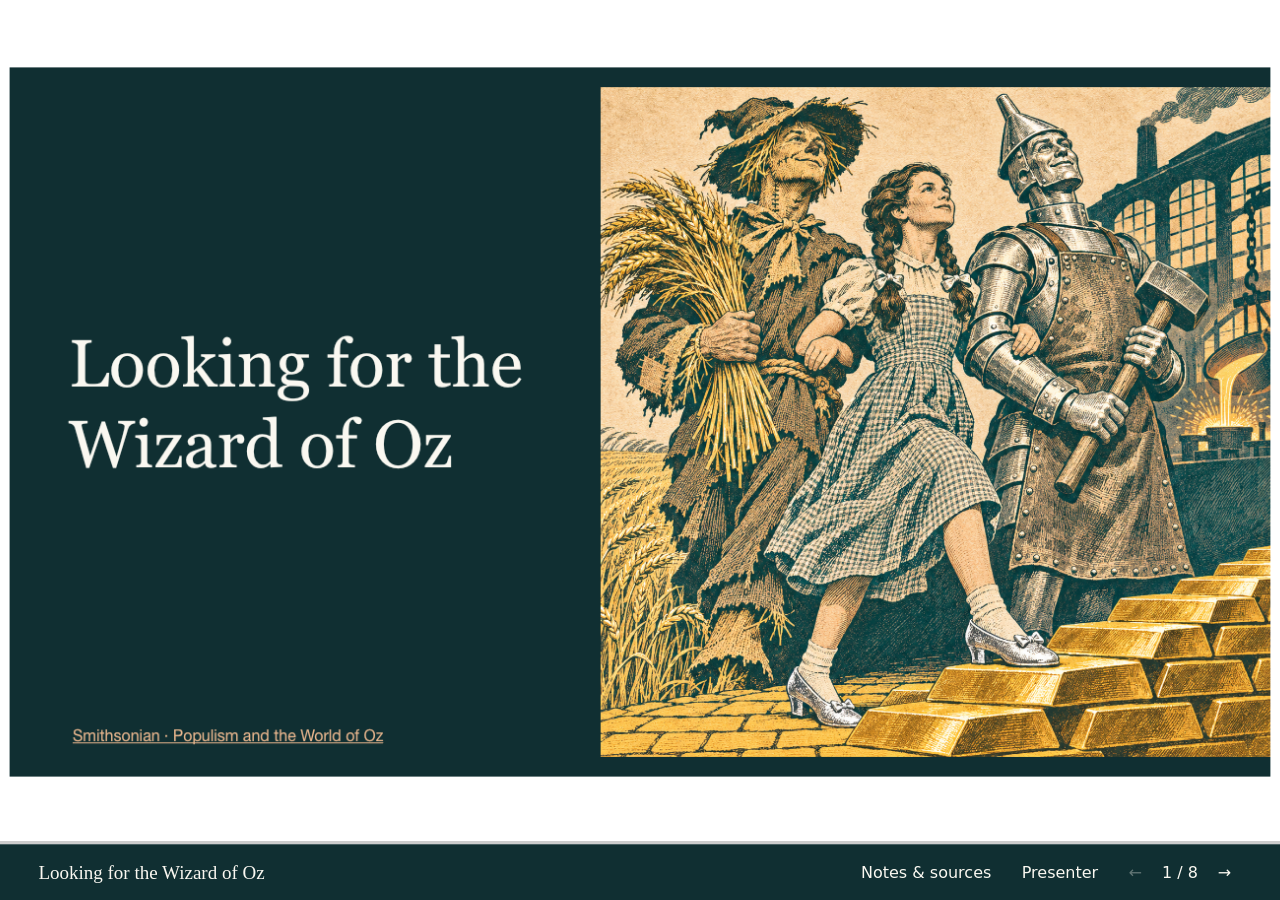
==== commit 05733132: "refactor: merge the closing slides around who benefits Co-Authored-By: Codex Desktop 26.1103.60933 (" ====
--- a/docs/index.html
+++ b/docs/index.html
@@ -11,8 +11,7 @@
 <section aria-label="Slide 5"><img src="slides/slide-5.png" alt="More people expected harm to neighbors’ quality of life Share saying data centers were mostly bad for each area 0% 10% 20% 30% 40% 50% 60% Nearby quality of life +19 Environment +15 Home energy costs +12 Local jobs +9 Local tax revenue +9 Bars run from January to August. Whiskers show approximate 95% intervals for the change. Assumes independent waves. Calculation and sources in speaker notes. Pew Research Center · January and July–August 2026"><aside class="notes">Pew asked U.S. adults how data centers affect five aspects of local life. From January to August, the share answering “mostly bad” rose from 30% to 49% for nearby residents’ quality of life, 39% to 54% for the environment, 38% to 50% for home energy costs, 15% to 24% for local jobs and 12% to 21% for local tax revenue. Among rural adults, the corresponding shares rose from 28% to 45% for quality of life, 32% to 50% for the environment and 32% to 46% for energy costs. The share of all adults who had never heard of data centers fell from 25% to 12%. These group-level changes do not identify which individuals changed their views.<br><br>Pew reports full-sample 95% margins of ±1.4 percentage points in January (n = 8,512) and ±1.3 in July–August (n = 10,548). Assuming independent waves, SE(change) = √[(1.4/1.96)² + (1.3/1.96)²] ≈ 0.975 points. The approximate 95% half-width is 1.96 × SE ≈ 1.91 points. The intervals for the increases are 17.1–20.9 points for quality of life, 13.1–16.9 for the environment, 10.1–13.9 for energy costs and 7.1–10.9 for both jobs and tax revenue. Each whisker shows uncertainty in the change, positioned at its August endpoint on the absolute percentage axis. These calculations use rounded survey-wide margins. Panel overlap and item-specific design effects could alter the intervals.<br><br>Sources and credits<br><a href="https://www.pewresearch.org/short-reads/2026/09/22/americans-views-of-data-centers-have-turned-more-negative/" target="_blank" rel="noopener">https://www.pewresearch.org/short-reads/2026/09/22/americans-views-of-data-centers-have-turned-more-negative/</a><br><a href="https://www.pewresearch.org/wp-content/uploads/sites/20/2026/03/SR_26.03.12_data-centers_topline.pdf" target="_blank" rel="noopener">https://www.pewresearch.org/wp-content/uploads/sites/20/2026/03/SR_26.03.12_data-centers_topline.pdf</a><br><a href="https://www.pewresearch.org/wp-content/uploads/sites/20/2026/09/SR_26.09.22_data-centers_methodology.pdf" target="_blank" rel="noopener">https://www.pewresearch.org/wp-content/uploads/sites/20/2026/09/SR_26.09.22_data-centers_methodology.pdf</a></aside></section>
 <section aria-label="Slide 6"><img src="slides/slide-6.png" alt="Which would you want nearby? AI data center 71% Nuclear power plant 53% Share of U.S. adults opposed to local construction · March 2026 Gallup survey November AP Voter Poll: about ¾ of voters opposed a new data center nearby. AP Voter Poll"><aside class="notes">In March 2026, Gallup found that 71% of U.S. adults opposed building an AI data center locally and 53% opposed building a nuclear power plant locally. Respondents answered a separate question about each facility and could oppose both. The 18-point gap describes the difference between the two responses.<br><br>In November, about three quarters of U.S. voters in the AP Voter Poll opposed a new data center in their community. Gallup surveyed adults and AP surveyed voters, so the two percentages cannot establish a change over time.<br><br>Sources and credits<br><a href="https://news.gallup.com/poll/709772/americans-oppose-data-centers-area.aspx" target="_blank" rel="noopener">https://news.gallup.com/poll/709772/americans-oppose-data-centers-area.aspx</a><br><a href="https://apnews.com/article/63b33be8884d867d3ac831040d683a2c" target="_blank" rel="noopener">https://apnews.com/article/63b33be8884d867d3ac831040d683a2c</a></aside></section>
 <section aria-label="Slide 7"><img src="slides/slide-7.png" alt="Campaign funding Vote &amp; Vantage response AP Voter Poll How data centers figured in the vote Oregon, Ohio 61% voted for a 25 MW limit on data centers. United States ≈25% said AI data centers were crucial to their congressional vote."><aside class="notes">In Oregon, Ohio, Jim and Laura Davis helped gather signatures to put a 25 MW data center cap on the ballot. About 61% voted for it. Vantage contributed $250,000 to an effort to defeat the cap. Four union groups contributed $85,000 to a separate committee on the same side. Two days after the vote, Vantage said the project would not proceed as proposed.<br><br>Nationally, about a quarter of voters told the AP Voter Poll that AI data centers were crucial to their congressional vote. That response measures the importance voters assigned to the issue. It does not identify which position or candidate they favored.<br><br>Sources and credits<br><a href="https://www.cleveland.com/open/2026/11/ohio-voters-reject-data-centers-despite-hundreds-of-thousands-in-opposition-spending.html" target="_blank" rel="noopener">https://www.cleveland.com/open/2026/11/ohio-voters-reject-data-centers-despite-hundreds-of-thousands-in-opposition-spending.html</a><br><a href="https://www.13abc.com/2026/11/05/vantage-data-centers-says-it-will-not-move-forward-after-oregon-voters-approve-issue-25-ban/" target="_blank" rel="noopener">https://www.13abc.com/2026/11/05/vantage-data-centers-says-it-will-not-move-forward-after-oregon-voters-approve-issue-25-ban/</a><br><a href="https://apnews.com/article/63b33be8884d867d3ac831040d683a2c" target="_blank" rel="noopener">https://apnews.com/article/63b33be8884d867d3ac831040d683a2c</a></aside></section>
-<section aria-label="Slide 8"><img src="slides/slide-8.png" alt="Who gains if a town says no? If the project moves Another town could gain construction jobs and tax revenue. It would also supply the land and power. If fewer centers get built If demand holds, owners of existing data centers face less competition. They may be able to charge more when leases come up for renewal. Virginia fiscal review Lease economics · SEC"><aside class="notes">A town can decline a proposal. If the developer finds another site, construction jobs and potential tax revenue move with the project. The new host also takes on demands for land and electricity. Local tax agreements affect the size of the benefit.<br><br>If enough projects stall and demand for computing holds, a company that already controls powered space may face fewer competing sites when negotiating a lease. An existing fixed-price lease can delay any gain until renewal. This possible benefit does not establish that an owner backed efforts to stop construction.<br><br>Sources and credits<br><a href="https://jlarc.virginia.gov/landing-2024-data-centers-in-virginia.asp" target="_blank" rel="noopener">https://jlarc.virginia.gov/landing-2024-data-centers-in-virginia.asp</a><br><a href="https://www.sec.gov/Archives/edgar/data/1297996/000110465926015365/dlr-20251231x10k.htm" target="_blank" rel="noopener">https://www.sec.gov/Archives/edgar/data/1297996/000110465926015365/dlr-20251231x10k.htm</a></aside></section>
-<section aria-label="Slide 9"><img src="slides/slide-9.png" alt="Ohio tariff Lease economics · SEC Photo: jbthemilker CC BY-SA 4.0 Stopping construction can benefit those who built first In Oregon, Ohio, voters stopped a proposed data center. A single project can move. The jobs, tax revenue and demand for electricity may move with it. If construction slows across the country and demand for AI keeps growing, companies that already own data centers may be able to charge more for their use. Electrical substation in Ashtabula, Ohio, illustrative photograph"><aside class="notes">Oregon’s vote settled the fate of one proposal. The broader economic outcome depends on what happens elsewhere. If another community hosts the project, some of its benefits and costs move there. If new construction slows widely while demand remains strong, companies that already own operating sites may gain bargaining power when leases renew. An owner can benefit from that outcome regardless of who organized the opposition.<br><br>The photograph shows the Ashtabula substation in Ohio. Photo by jbthemilker, licensed under CC BY-SA 4.0.<br><br>Sources and credits<br><a href="https://www.aepohio.com/company/about/rates/data-center-tariff/" target="_blank" rel="noopener">https://www.aepohio.com/company/about/rates/data-center-tariff/</a><br><a href="https://www.sec.gov/Archives/edgar/data/1297996/000110465926015365/dlr-20251231x10k.htm" target="_blank" rel="noopener">https://www.sec.gov/Archives/edgar/data/1297996/000110465926015365/dlr-20251231x10k.htm</a><br><a href="https://commons.wikimedia.org/wiki/File:Ashtabula_substation.png" target="_blank" rel="noopener">https://commons.wikimedia.org/wiki/File:Ashtabula_substation.png</a><br><a href="https://creativecommons.org/licenses/by-sa/4.0/" target="_blank" rel="noopener">https://creativecommons.org/licenses/by-sa/4.0/</a><br>Oregon vote and developer response: <a href="https://www.13abc.com/2026/11/05/vantage-data-centers-says-it-will-not-move-forward-after-oregon-voters-approve-issue-25-ban/" target="_blank" rel="noopener">https://www.13abc.com/2026/11/05/vantage-data-centers-says-it-will-not-move-forward-after-oregon-voters-approve-issue-25-ban/</a></aside></section></div></div></main>
+<section aria-label="Slide 8"><img src="slides/slide-8.png" alt="Ohio tariff Lease economics · SEC Photo: jbthemilker CC BY-SA 4.0 Who gains when fewer data centers get built? In Oregon, Ohio, residents organized and stopped a proposed data center. If fewer centers get built and demand stays high, companies that already own them could charge more. Who stands to gain most from this shift in public opinion? What reason might they have to shape it? Electrical substation in Ashtabula, Ohio, illustrative photograph"><aside class="notes">Oregon’s vote changed the outcome for one proposed campus. A project that relocates takes potential jobs and tax revenue to another community. If many projects stall and demand stays high, the owners of existing centers may gain bargaining power as leases come up for renewal. The shift in public opinion raises a broader question about who gains most and what they stand to gain by influencing the debate.<br><br>The photograph shows the Ashtabula substation in Ohio. Photo by jbthemilker, licensed under CC BY-SA 4.0.<br><br>Sources and credits<br><a href="https://www.aepohio.com/company/about/rates/data-center-tariff/" target="_blank" rel="noopener">https://www.aepohio.com/company/about/rates/data-center-tariff/</a><br><a href="https://www.sec.gov/Archives/edgar/data/1297996/000110465926015365/dlr-20251231x10k.htm" target="_blank" rel="noopener">https://www.sec.gov/Archives/edgar/data/1297996/000110465926015365/dlr-20251231x10k.htm</a><br><a href="https://commons.wikimedia.org/wiki/File:Ashtabula_substation.png" target="_blank" rel="noopener">https://commons.wikimedia.org/wiki/File:Ashtabula_substation.png</a><br><a href="https://creativecommons.org/licenses/by-sa/4.0/" target="_blank" rel="noopener">https://creativecommons.org/licenses/by-sa/4.0/</a><br>Oregon vote and developer response: <a href="https://www.13abc.com/2026/11/05/vantage-data-centers-says-it-will-not-move-forward-after-oregon-voters-approve-issue-25-ban/" target="_blank" rel="noopener">https://www.13abc.com/2026/11/05/vantage-data-centers-says-it-will-not-move-forward-after-oregon-voters-approve-issue-25-ban/</a></aside></section></div></div></main>
 <nav aria-label="Presentation controls"><div class="brand">Looking for the Wizard of Oz</div>
 <button id="notes">Notes &amp; sources</button><button id="present" title="Open speaker view (S)">Presenter</button>
 <button id="prev" aria-label="Previous slide">←</button><output id="counter" aria-live="polite"></output><button id="next" aria-label="Next slide">→</button></nav>
